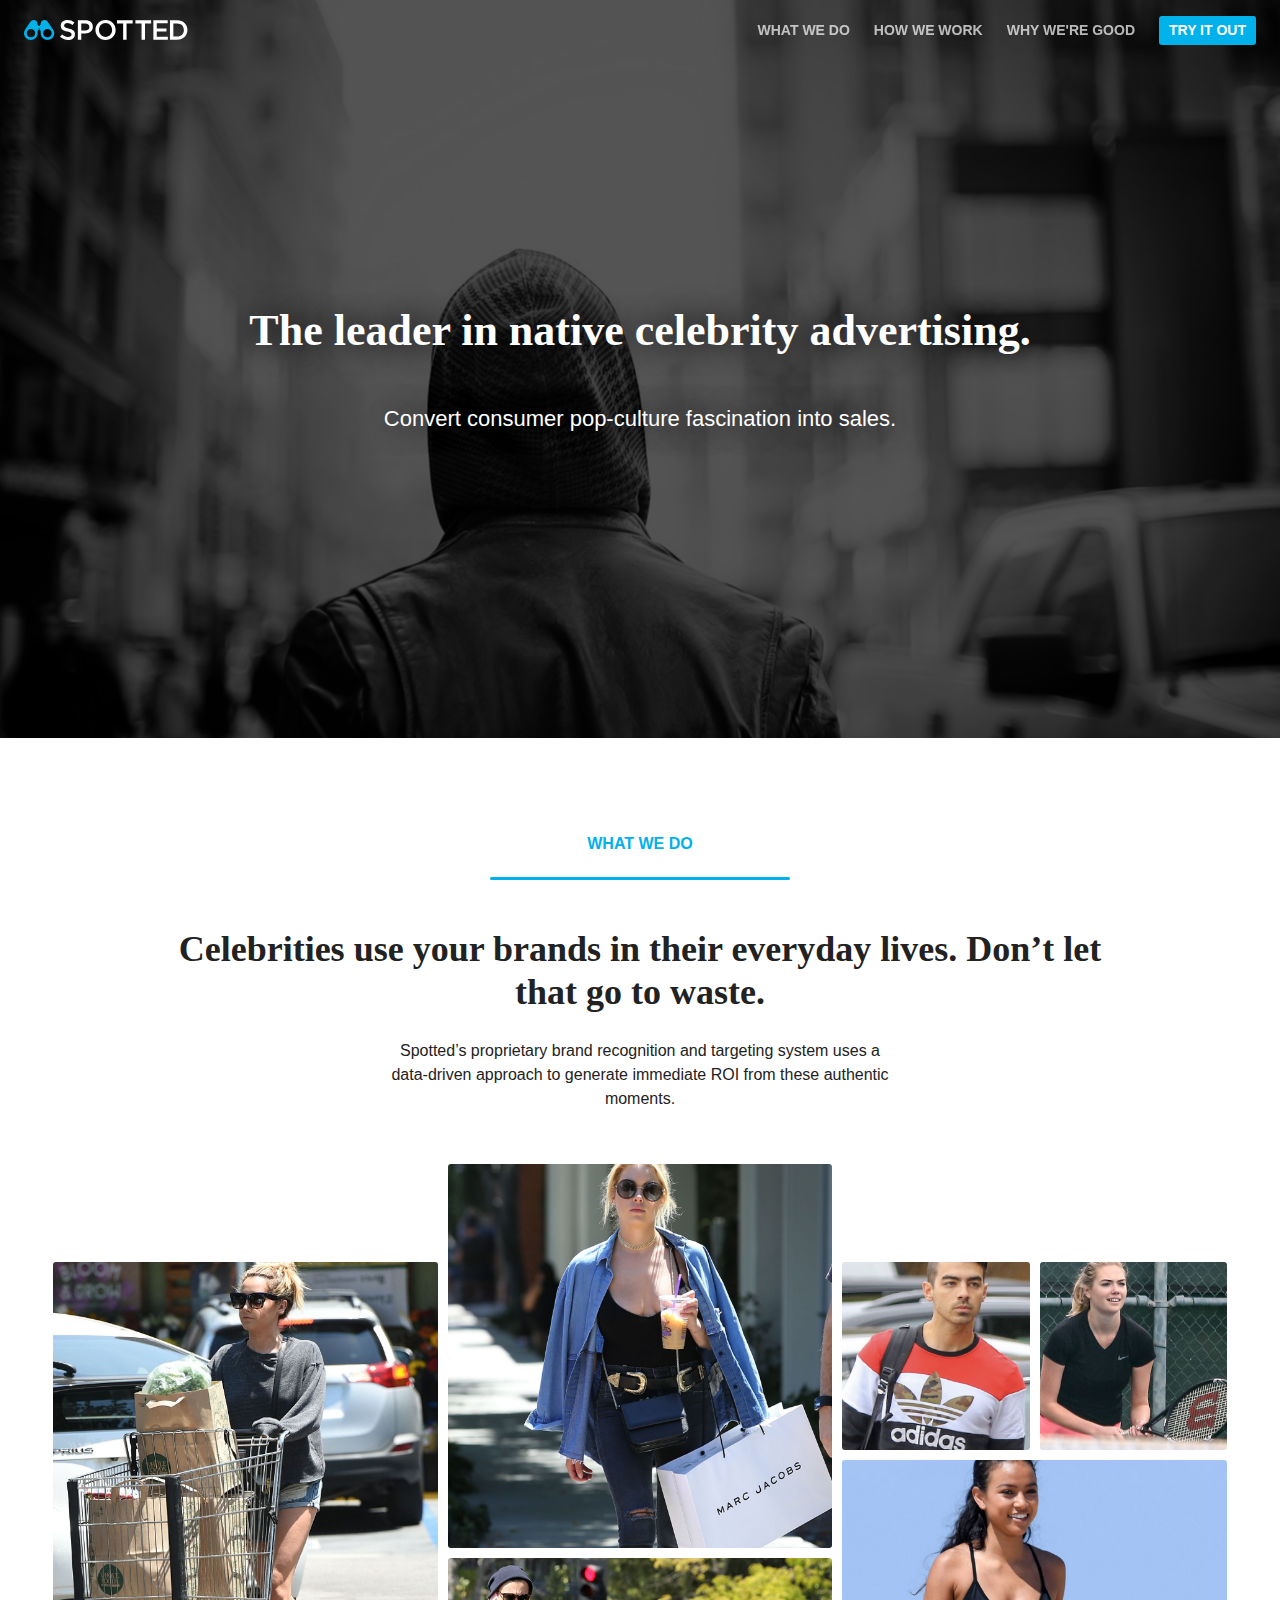
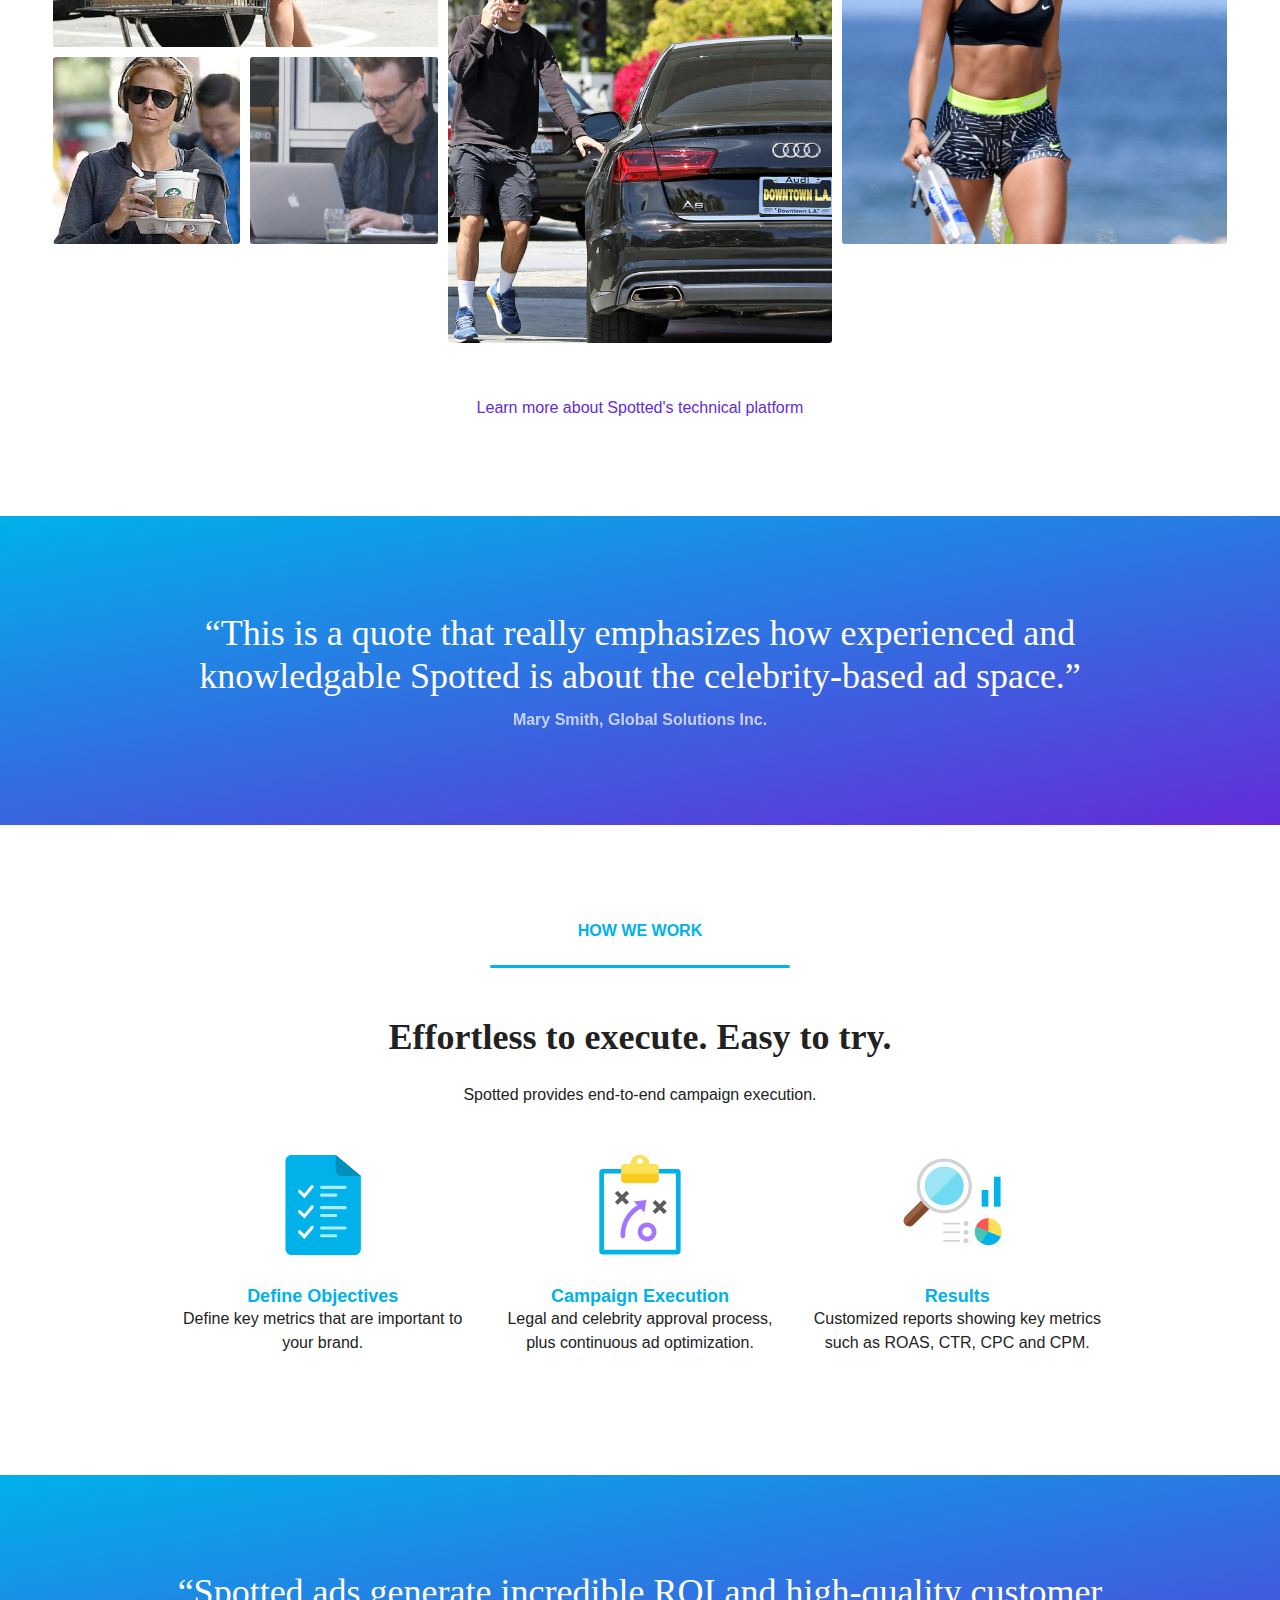
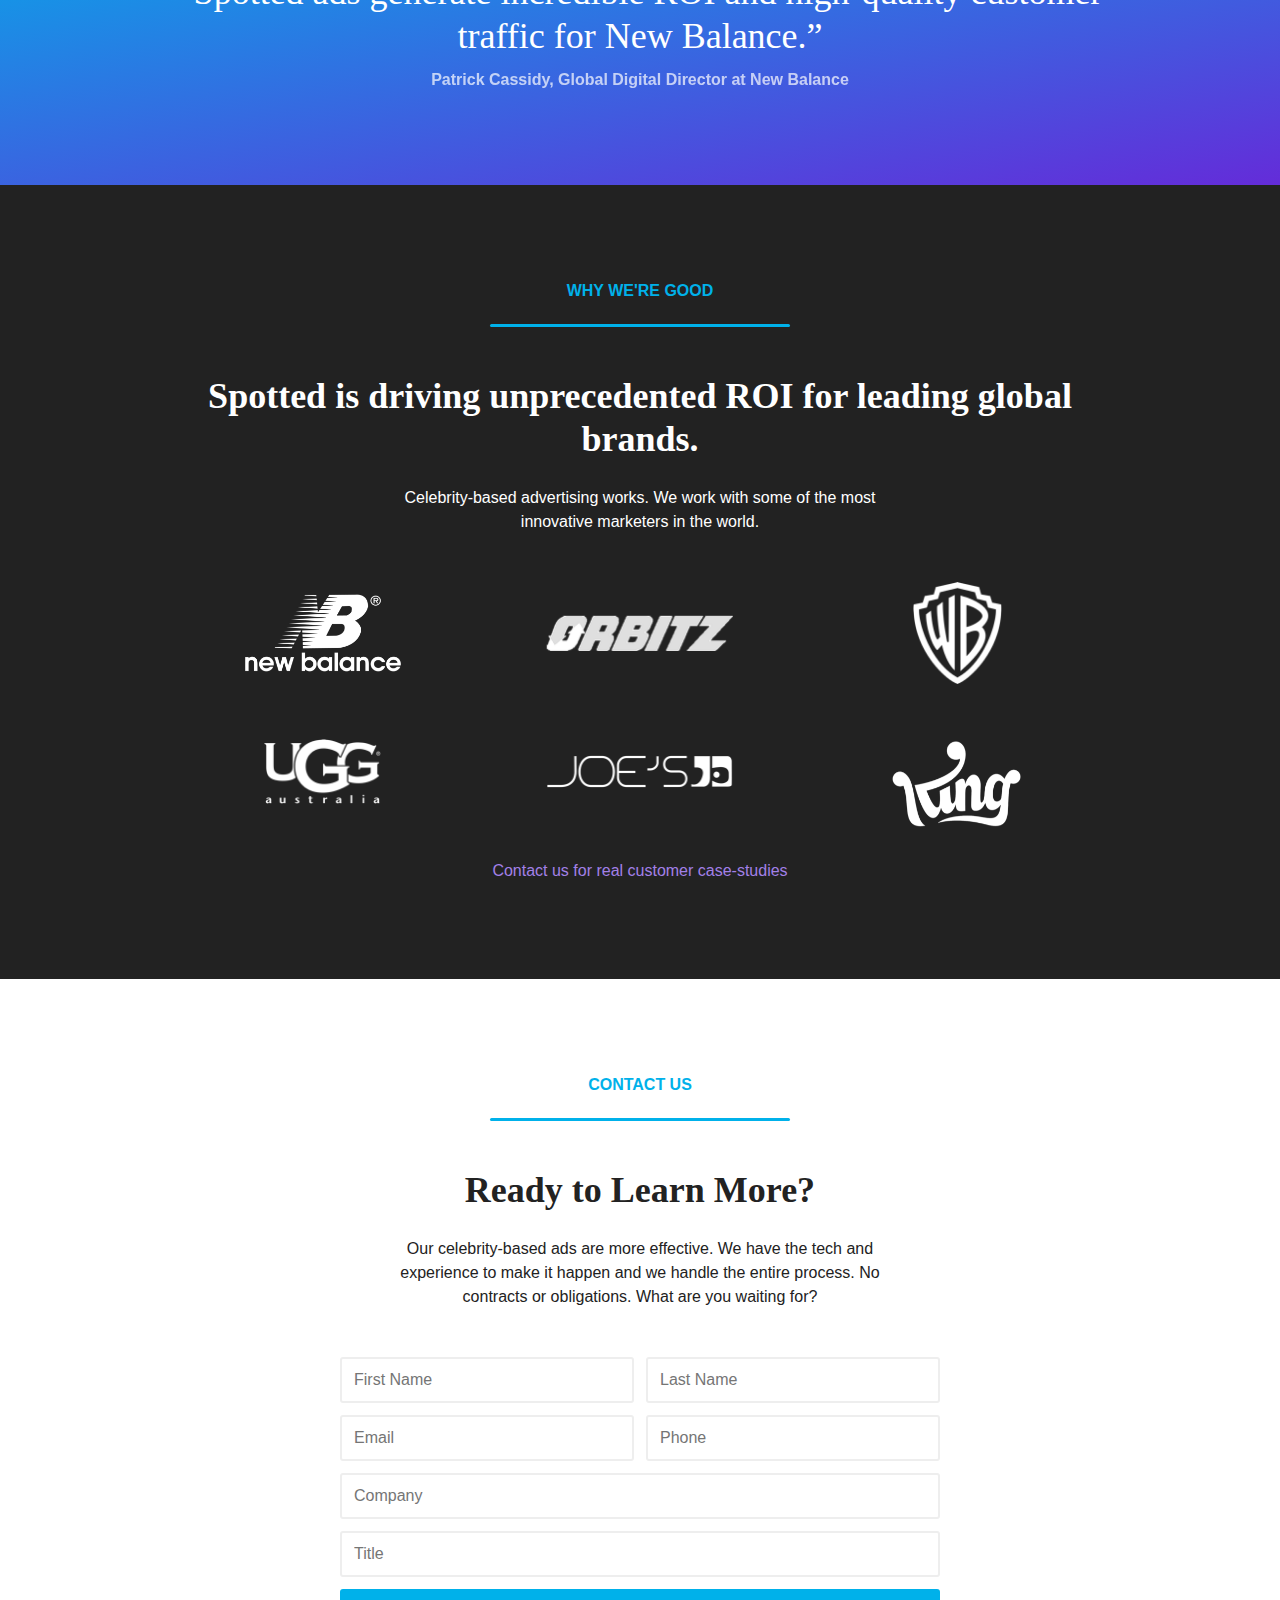
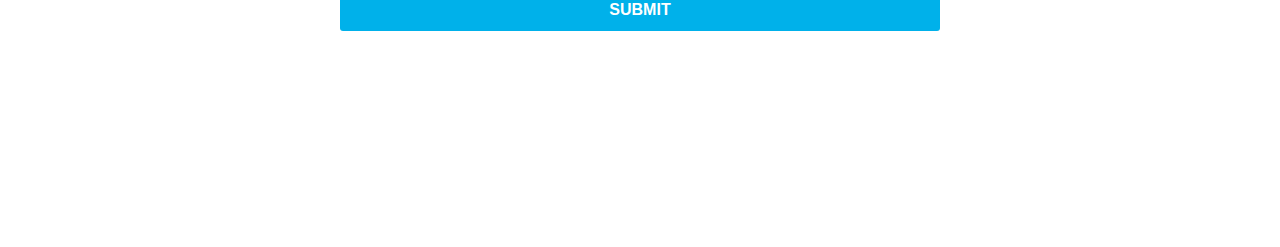
==== spotted/index.html @ 0dd086f4 "Add spotted" ====
<!DOCTYPE html>
<html>
  <head>
    <title>Spotted</title>
    <meta content="width=device-width, initial-scale=1.0, maximum-scale=1, user-scalable=0" name="viewport">
    <meta content="Spotted Media" name="description">
    <meta content="Spotted Media, Spotted, Celebrity Advertising" name="keywords">
    <meta content="Spotted Media" name="author">
    <meta content="Spotted" property="og:title">
    <meta content="website" property="og:type">
    <meta content="/favicon.png" property="og:image">
    <meta content="https://www.spotted.us" property="og:url">
    <meta content="Spotted" property="og:site_name">
    <meta content="Spotted Media" property="og:description">
    <meta content="qwiklabs_logo_900x887.png" property="og:logo" size="900x887">
    <link href="/favicon.ico" rel="shortcut icon">
    <link href="stylesheets/application.css" rel="stylesheet">
    <script src="javascripts/application.js"></script>
  </head>
  <body>
    <header>
      <img src="images/logo.svg">
      <nav class="header__nav">
        <a class="header__nav__link" href="#what-we-do">
          What We Do
        </a>
        <a class="header__nav__link" href="#how-we-work">
          How We Work
        </a>
        <a class="header__nav__link" href="#why-were-good">
          Why We're Good
        </a>
        <a class="header__nav__link header__nav__link--bold" href="#contact-us">
          Try It Out
        </a>
      </nav>
    </header>
    <section class="section--dark hero">
      <div class="hero__image"></div>
      <div class="hero__content">
        <h1 class="hero__heading">The leader in native celebrity advertising.</h1>
        <h2 class="hero__subheading">Convert consumer pop-culture fascination into sales.</h2>
      </div>
    </section>
    <section class="what-we-do" id="what-we-do">
      <div class="l-wrapper">
        <h4 class="section__heading">What We Do</h4>
        <h2>
          Celebrities use your brands in their everyday lives. Don’t let that go
          to waste.
        </h2>
        <p class="section__blurb">
          Spotted’s proprietary brand recognition and targeting system uses a
          data-driven approach to generate immediate ROI from these authentic
          moments.
        </p>
      </div>
      <div class="collage l-mbxl">
        <div class="collage__column">
          <div class="collage__image">
            <img src="images/ashley-tisdale.png">
          </div>
          <div class="collage__image collage__image--small">
            <img src="images/heidi-klum.png">
          </div>
          <div class="collage__image collage__image--small">
            <img src="images/tom-hiddleston.png">
          </div>
        </div>
        <div class="collage__column collage__column--optional">
          <div class="collage__image">
            <img src="images/ashley-benson.png">
          </div>
          <div class="collage__image">
            <img src="images/harry-styles.png">
          </div>
        </div>
        <div class="collage__column">
          <div class="collage__image collage__image--small">
            <img src="images/joe-jonas.png">
          </div>
          <div class="collage__image collage__image--small">
            <img src="images/kate-upton.png">
          </div>
          <div class="collage__image">
            <img src="images/karrueche-tran.png">
          </div>
        </div>
      </div>
      <p>
        <a href="#contact_us">
          Learn more about Spotted's technical platform
          <i class="fa fa-angle-right"></i>
        </a>
      </p>
    </section>
    <section class="section--quote">
      <div class="l-wrapper">
        <blockquote>
          “This is a quote that really emphasizes how experienced and
          knowledgable Spotted is about the celebrity-based ad space.”
          <cite>
            Mary Smith, Global Solutions Inc.
          </cite>
        </blockquote>
      </div>
    </section>
    <section class="how-we-work" id="how-we-work">
      <div class="l-wrapper">
        <h4 class="section__heading">How We Work</h4>
        <h2>
          Effortless to execute. Easy to try.
        </h2>
        <p class="section__blurb">
          Spotted provides end-to-end campaign execution.
        </p>
        <div class="pillar__container">
          <div class="pillar l-third">
            <img height="100" src="images/objectives.svg">
            <h3>Define Objectives</h3>
            <p>
              Define key metrics that are important to your brand.
            </p>
          </div>
          <div class="pillar l-third">
            <img height="100" src="images/execution.svg">
            <h3>Campaign Execution</h3>
            <p>
              Legal and celebrity approval process, plus continuous ad
              optimization.
            </p>
          </div>
          <div class="pillar l-third">
            <img height="100" src="images/results.svg">
            <h3>Results</h3>
            <p>
              Customized reports showing key metrics such as ROAS, CTR, CPC and
              CPM.
            </p>
          </div>
        </div>
      </div>
    </section>
    <section class="section--quote">
      <div class="l-wrapper">
        <blockquote>
          “Spotted ads generate incredible ROI and high-quality customer
          traffic for New Balance.”
          <cite>
            Patrick Cassidy, Global Digital Director at New Balance
          </cite>
        </blockquote>
      </div>
    </section>
    <section class="section--dark why-were-good" id="why-were-good">
      <div class="l-wrapper">
        <h4 class="section__heading">Why We're Good</h4>
        <h2>
          Spotted is driving unprecedented ROI for leading global brands.
        </h2>
        <p class="section__blurb">
          Celebrity-based advertising works. We work with some of the most
          innovative marketers in the world.
        </p>
        <div class="pillar__container pillar__container--center">
          <div class="pillar l-third">
            <img src="images/new-balance.png" width="156">
          </div>
          <div class="pillar l-third">
            <img src="images/orbitz.png" width="187">
          </div>
          <div class="pillar l-third">
            <img src="images/wb.png" width="89">
          </div>
          <div class="pillar l-third">
            <img src="images/ugg.png" width="117">
          </div>
          <div class="pillar l-third">
            <img src="images/joes.png" width="187">
          </div>
          <div class="pillar l-third">
            <img src="images/king.png" width="130">
          </div>
        </div>
        <p>
          <a href="#contact_us">
            Contact us for real customer case-studies
            <i class="fa fa-angle-right"></i>
          </a>
        </p>
      </div>
    </section>
    <section class="contact-us" id="contact-us">
      <div class="l-wrapper">
        <h4 class="section__heading">Contact Us</h4>
        <h2>
          Ready to Learn More?
        </h2>
        <p class="section__blurb">
          Our celebrity-based ads are more effective. We have the tech and
          experience to make it happen and we handle the entire process. No
          contracts or obligations. What are you waiting for?
        </p>
        <form>
          <div class="form__row">
            <div class="form__input">
              <input placeholder="First Name" type="text">
            </div>
            <div class="form__input">
              <input placeholder="Last Name" type="text">
            </div>
          </div>
          <div class="form__row">
            <div class="form__input">
              <input placeholder="Email" type="email">
            </div>
            <div class="form__input">
              <input placeholder="Phone" type="text">
            </div>
          </div>
          <div class="form__row">
            <div class="form__input">
              <input placeholder="Company" type="text">
            </div>
          </div>
          <div class="form__row">
            <div class="form__input">
              <input placeholder="Title" type="text">
            </div>
          </div>
          <div class="form__row">
            <div class="form__input">
              <input class="button button--large" type="submit" value="Submit">
            </div>
          </div>
        </form>
      </div>
    </section>
    <footer></footer>
  </body>
</html>
---- spotted/stylesheets/application.css ----
* {
  box-sizing: border-box;
  margin: 0;
  outline: none;
  padding: 0; }

body {
  background: white;
  color: #222222;
  font-family: "Open Sans", "Helvetica", "Arial", sans-serif;
  font-weight: 400;
  line-height: 1.5;
  min-height: 100vh;
  padding: 0px 0px 120px 0px;
  position: relative; }

html {
  font-size: 100%; }
  @media (max-width: 1100px) {
    html {
      font-size: 96%; } }
  @media (max-width: 900px) {
    html {
      font-size: 93%; } }
  @media (max-width: 450px) {
    html {
      font-size: 85%; } }

svg {
  display: block; }

.button {
  -webkit-transition: all 0.1s ease-in;
  -moz-transition: all 0.1s ease-in;
  transition: all 0.1s ease-in;
  border: none;
  border-radius: 3px;
  background: #00b1ea;
  color: white;
  cursor: pointer;
  font-family: "Open Sans", "Helvetica", "Arial", sans-serif;
  font-size: 0.625rem;
  font-weight: 700;
  padding: 0.375rem;
  text-transform: uppercase;
  width: 100%; }
  .button:hover {
    background: #009fd2; }
  .button:active {
    background: #008dbb; }

.button--large {
  font-size: 1rem;
  padding: 0.75rem; }

form {
  margin: 0 auto;
  max-width: 37.5rem; }

.form__row {
  display: -webkit-box;
  display: -moz-box;
  display: box;
  display: -webkit-flex;
  display: -moz-flex;
  display: -ms-flexbox;
  display: flex; }
  .form__row:not(:last-child) {
    margin-bottom: 0.75rem; }

.form__input {
  -webkit-box-flex: 1;
  -moz-box-flex: 1;
  box-flex: 1;
  -webkit-flex: 1 0 auto;
  -moz-flex: 1 0 auto;
  -ms-flex: 1 0 auto;
  flex: 1 0 auto; }
  .form__input:not(:last-child) {
    margin-right: 0.75rem; }

input[type='text'],
input[type='email'] {
  -webkit-transition: all 0.1s ease-in;
  -moz-transition: all 0.1s ease-in;
  transition: all 0.1s ease-in;
  border: 2px solid #eeeeee;
  border-radius: 3px;
  font-family: "Open Sans", "Helvetica", "Arial", sans-serif;
  font-size: 1rem;
  padding: 0.75rem;
  width: 100%; }
  input[type='text']:focus,
  input[type='email']:focus {
    border-color: #d6d6d6; }

h1,
h2,
h3,
h4,
h5,
h6 {
  font-family: "Droid Serif", serif;
  font-weight: 700;
  line-height: 1.2;
  margin: 0px; }

h1 {
  font-size: 2.75rem; }

h2 {
  font-size: 2.25rem; }

h3 {
  color: #00b1ea;
  font-family: "Open Sans", "Helvetica", "Arial", sans-serif;
  font-size: 1.125rem; }

h4 {
  font-family: "Open Sans", "Helvetica", "Arial", sans-serif;
  font-size: 1rem;
  text-transform: uppercase; }

a {
  -webkit-transition: all 0.1s ease-in-out;
  -moz-transition: all 0.1s ease-in-out;
  transition: all 0.1s ease-in-out;
  color: #642cd9;
  cursor: pointer;
  text-decoration: none; }
  a:hover {
    color: #5525b8;
    text-decoration: underline; }

.section--dark a {
  -webkit-transition: all 0.1s ease-in-out;
  -moz-transition: all 0.1s ease-in-out;
  transition: all 0.1s ease-in-out;
  color: #a280e8;
  cursor: pointer;
  text-decoration: none; }
  .section--dark a:hover {
    color: #896cc5;
    text-decoration: underline; }

section {
  padding-bottom: 6rem;
  padding-top: 6rem;
  text-align: center; }

.section--dark {
  background: #222222;
  color: white; }

.section--quote {
  background-color: #00b1ea;
  background-image: -webkit-linear-gradient(-440deg, #00b1ea, #642cd9);
  background-image: linear-gradient(170deg,#00b1ea, #642cd9);
  color: white; }

.section__heading {
  color: #00b1ea; }
  .section__heading:after {
    height: 3px;
    width: 18.75rem;
    background: #00b1ea;
    border-radius: 10px;
    content: '';
    display: block;
    margin: 1.5rem auto 3rem auto; }

.section__blurb {
  max-width: 31.25rem;
  margin: 1.5rem auto 3rem auto; }

blockquote {
  font-family: "Droid Serif", serif;
  font-size: 2.25rem;
  font-weight: 400;
  display: block;
  line-height: 1.2; }

cite {
  display: block;
  font-family: "Open Sans", "Helvetica", "Arial", sans-serif;
  font-size: 1rem;
  font-style: normal;
  font-weight: 700;
  margin-top: 0.75rem;
  opacity: .7; }

.collage {
  display: -webkit-box;
  display: -moz-box;
  display: box;
  display: -webkit-flex;
  display: -moz-flex;
  display: -ms-flexbox;
  display: flex;
  -webkit-box-lines: multiple;
  -moz-box-lines: multiple;
  box-lines: multiple;
  -webkit-flex-wrap: wrap;
  -moz-flex-wrap: wrap;
  -ms-flex-wrap: wrap;
  flex-wrap: wrap;
  -webkit-box-pack: center;
  -moz-box-pack: center;
  box-pack: center;
  -webkit-justify-content: center;
  -moz-justify-content: center;
  -ms-justify-content: center;
  -o-justify-content: center;
  justify-content: center;
  -ms-flex-pack: center;
  padding: 0 3rem; }

.collage__column {
  -webkit-align-content: center;
  -moz-align-content: center;
  align-content: center;
  -ms-flex-line-pack: center;
  display: -webkit-box;
  display: -moz-box;
  display: box;
  display: -webkit-flex;
  display: -moz-flex;
  display: -ms-flexbox;
  display: flex;
  -webkit-box-flex: 1;
  -moz-box-flex: 1;
  box-flex: 1;
  -webkit-flex: 1 1 auto;
  -moz-flex: 1 1 auto;
  -ms-flex: 1 1 auto;
  flex: 1 1 auto;
  -webkit-box-lines: multiple;
  -moz-box-lines: multiple;
  box-lines: multiple;
  -webkit-flex-wrap: wrap;
  -moz-flex-wrap: wrap;
  -ms-flex-wrap: wrap;
  flex-wrap: wrap;
  min-width: 18.125rem;
  max-width: 26.25rem;
  width: 33%; }

@media (max-width: 1100px) {
  .collage__column--optional {
    display: none; } }
@media (max-width: 900px) {
  .collage__column--optional {
    display: none; } }
@media (max-width: 450px) {
  .collage__column--optional {
    display: none; } }

.collage__image {
  padding: 0.3125rem;
  width: 100%; }
  .collage__image img {
    border-radius: 3px;
    display: block;
    width: 100%; }

.collage__image--small {
  width: 50%; }

header {
  -webkit-box-align: center;
  -moz-box-align: center;
  box-align: center;
  -webkit-align-items: center;
  -moz-align-items: center;
  -ms-align-items: center;
  -o-align-items: center;
  align-items: center;
  -ms-flex-align: center;
  display: -webkit-box;
  display: -moz-box;
  display: box;
  display: -webkit-flex;
  display: -moz-flex;
  display: -ms-flexbox;
  display: flex;
  position: fixed;
  top: 0;
  right: 0;
  left: 0;
  height: 3.75rem;
  padding-left: 1.5rem;
  padding-right: 1.5rem;
  z-index: 10; }

.header__nav {
  -webkit-box-align: center;
  -moz-box-align: center;
  box-align: center;
  -webkit-align-items: center;
  -moz-align-items: center;
  -ms-align-items: center;
  -o-align-items: center;
  align-items: center;
  -ms-flex-align: center;
  display: -webkit-box;
  display: -moz-box;
  display: box;
  display: -webkit-flex;
  display: -moz-flex;
  display: -ms-flexbox;
  display: flex;
  margin-left: auto; }

.header__nav__link {
  color: white;
  display: block;
  font-size: 0.875rem;
  font-weight: bold;
  opacity: .7;
  text-decoration: none;
  text-transform: uppercase; }
  .header__nav__link:hover {
    color: white;
    opacity: 1;
    text-decoration: none; }
  .header__nav__link:not(:last-child) {
    margin-right: 1.5rem; }

.header__nav__link--bold {
  background: #00b1ea;
  border-radius: 3px;
  opacity: 1;
  padding: 0.25rem 0.625rem; }
  .header__nav__link--bold:hover {
    background: #0096c6; }

.hero {
  height: calc(100vh * .82);
  position: relative; }

.hero__image {
  -webkit-filter: grayscale(1) brightness(0.33);
  filter: grayscale(1) brightness(0.33);
  position: absolute;
  top: 0;
  right: 0;
  bottom: 0;
  left: 0;
  background: url("../images/hero-bg.jpg") center center;
  background-size: cover;
  z-index: 1; }

.hero__content {
  -webkit-box-align: center;
  -moz-box-align: center;
  box-align: center;
  -webkit-align-items: center;
  -moz-align-items: center;
  -ms-align-items: center;
  -o-align-items: center;
  align-items: center;
  -ms-flex-align: center;
  -webkit-box-orient: vertical;
  -moz-box-orient: vertical;
  box-orient: vertical;
  -webkit-box-direction: normal;
  -moz-box-direction: normal;
  box-direction: normal;
  -webkit-flex-direction: column;
  -moz-flex-direction: column;
  flex-direction: column;
  -ms-flex-direction: column;
  -webkit-box-pack: center;
  -moz-box-pack: center;
  box-pack: center;
  -webkit-justify-content: center;
  -moz-justify-content: center;
  -ms-justify-content: center;
  -o-justify-content: center;
  justify-content: center;
  -ms-flex-pack: center;
  display: -webkit-box;
  display: -moz-box;
  display: box;
  display: -webkit-flex;
  display: -moz-flex;
  display: -ms-flexbox;
  display: flex;
  position: absolute;
  top: 0;
  right: 0;
  bottom: 0;
  left: 0;
  padding: 0 1.5rem;
  z-index: 2; }
  .hero__content h1, .hero__content h2 {
    text-shadow: 0 0 30px black; }
  .hero__content h2 {
    font-family: "Open Sans", "Helvetica", "Arial", sans-serif;
    font-size: 1.375rem;
    font-weight: 400;
    margin-top: 3rem; }

.pillar__container {
  display: -webkit-box;
  display: -moz-box;
  display: box;
  display: -webkit-flex;
  display: -moz-flex;
  display: -ms-flexbox;
  display: flex;
  -webkit-box-lines: multiple;
  -moz-box-lines: multiple;
  box-lines: multiple;
  -webkit-flex-wrap: wrap;
  -moz-flex-wrap: wrap;
  -ms-flex-wrap: wrap;
  flex-wrap: wrap;
  -webkit-box-pack: center;
  -moz-box-pack: center;
  box-pack: center;
  -webkit-justify-content: center;
  -moz-justify-content: center;
  -ms-justify-content: center;
  -o-justify-content: center;
  justify-content: center;
  -ms-flex-pack: center; }

.pillar__container--center {
  -webkit-box-align: center;
  -moz-box-align: center;
  box-align: center;
  -webkit-align-items: center;
  -moz-align-items: center;
  -ms-align-items: center;
  -o-align-items: center;
  align-items: center;
  -ms-flex-align: center; }

.pillar {
  -webkit-box-flex: 1;
  -moz-box-flex: 1;
  box-flex: 1;
  -webkit-flex: 1 0 auto;
  -moz-flex: 1 0 auto;
  -ms-flex: 1 0 auto;
  flex: 1 0 auto;
  max-width: 21.875rem;
  min-width: 15.625rem;
  padding: 0 0.75rem; }
  .pillar img {
    margin-bottom: 1.5rem; }
  .pillar:not(:last-child) {
    margin-bottom: 1.5rem; }
    @media (max-width: 450px) {
      .pillar:not(:last-child) {
        margin-bottom: 3rem; } }

.l-third {
  width: 33%; }

.l-wrapper {
  margin-left: auto;
  margin-right: auto;
  max-width: 62.5rem;
  padding-left: 1.5rem;
  padding-right: 1.5rem; }

.l-mbs {
  margin-bottom: 0.375rem; }

.l-mbm {
  margin-bottom: 0.75rem; }

.l-mbl {
  margin-bottom: 1.5rem; }

.l-mbxl {
  margin-bottom: 3rem; }

.l-mbxxl {
  margin-bottom: 6rem; }

.l-mls {
  margin-left: 0.375rem; }

.l-mlm {
  margin-left: 0.75rem; }

.l-mll {
  margin-left: 1.5rem; }

.l-mlxl {
  margin-left: 3rem; }

.l-mlxxl {
  margin-left: 6rem; }

.l-mrs {
  margin-right: 0.375rem; }

.l-mrm {
  margin-right: 0.75rem; }

.l-mrl {
  margin-right: 1.5rem; }

.l-mrxl {
  margin-right: 3rem; }

.l-mrxxl {
  margin-right: 6rem; }

.l-mts {
  margin-top: 0.375rem; }

.l-mtm {
  margin-top: 0.75rem; }

.l-mtl {
  margin-top: 1.5rem; }

.l-mtxl {
  margin-top: 3rem; }

.l-mtxxl {
  margin-top: 6rem; }
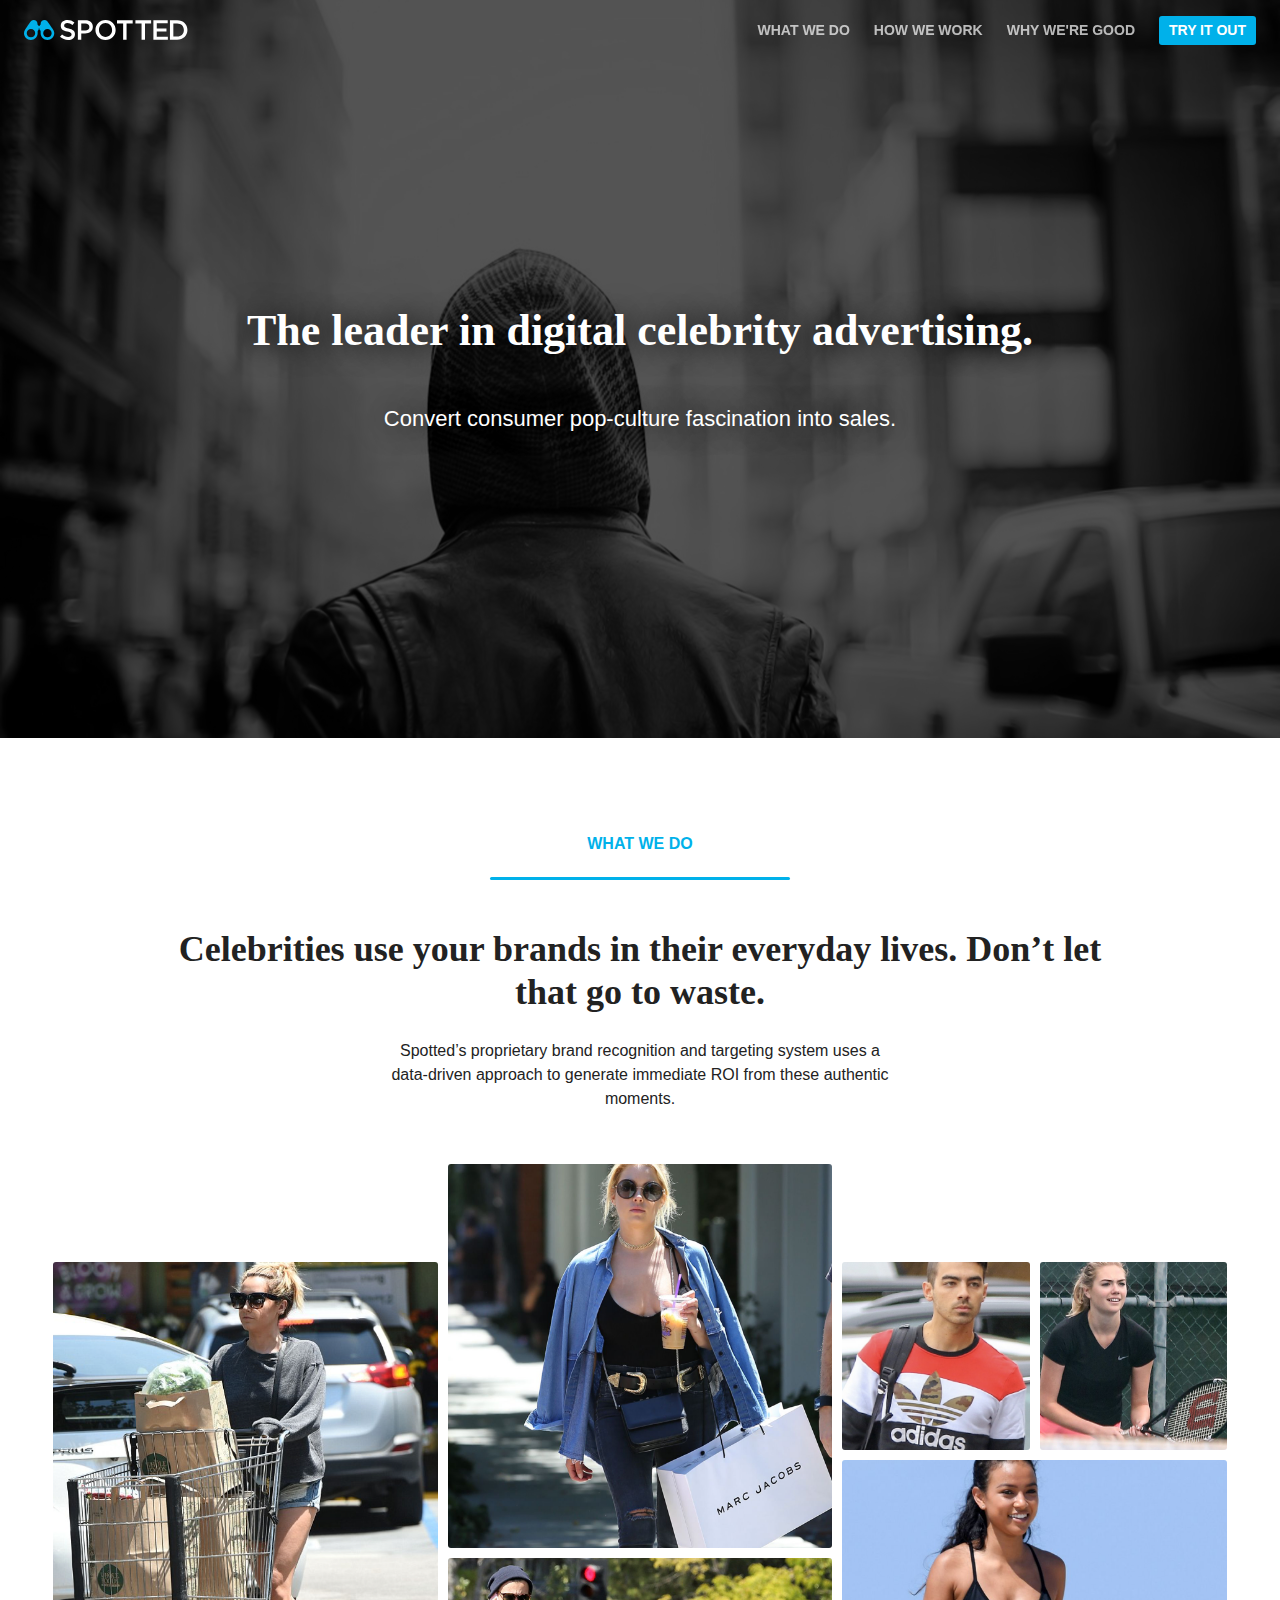
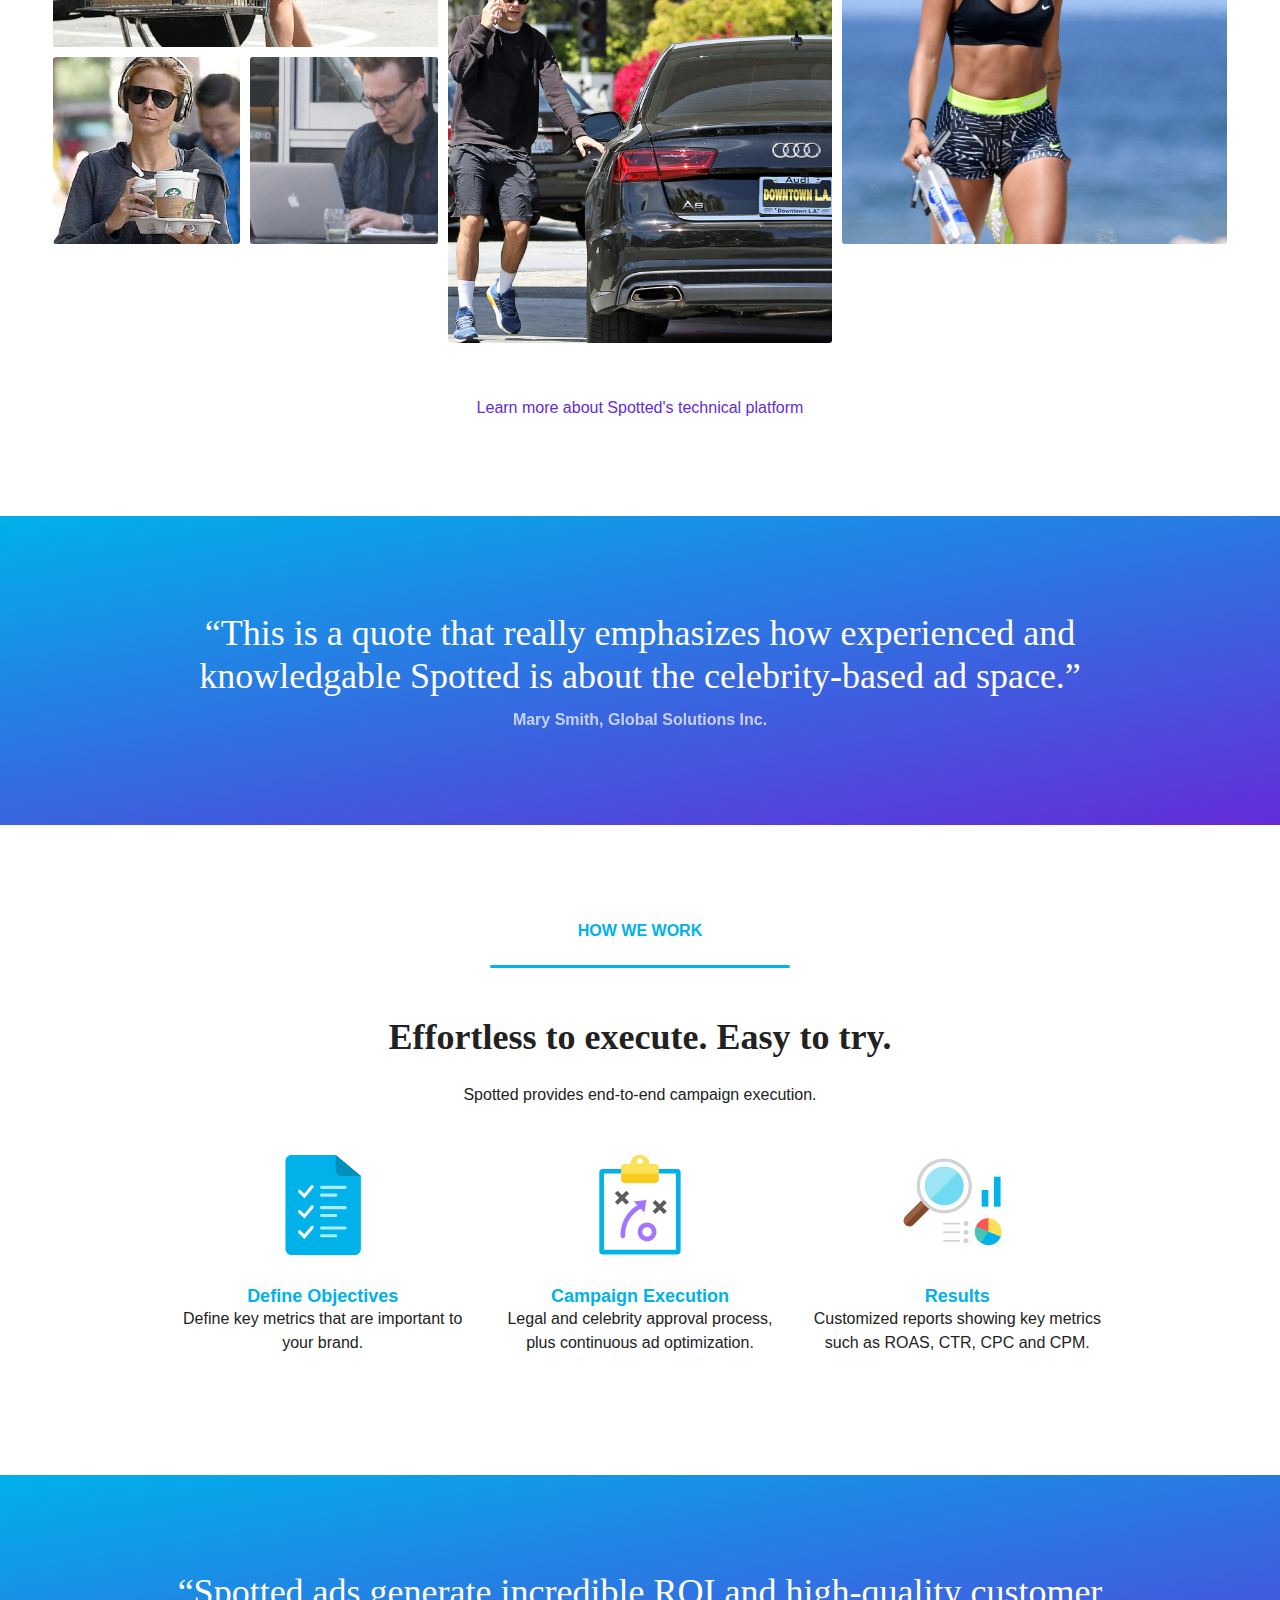
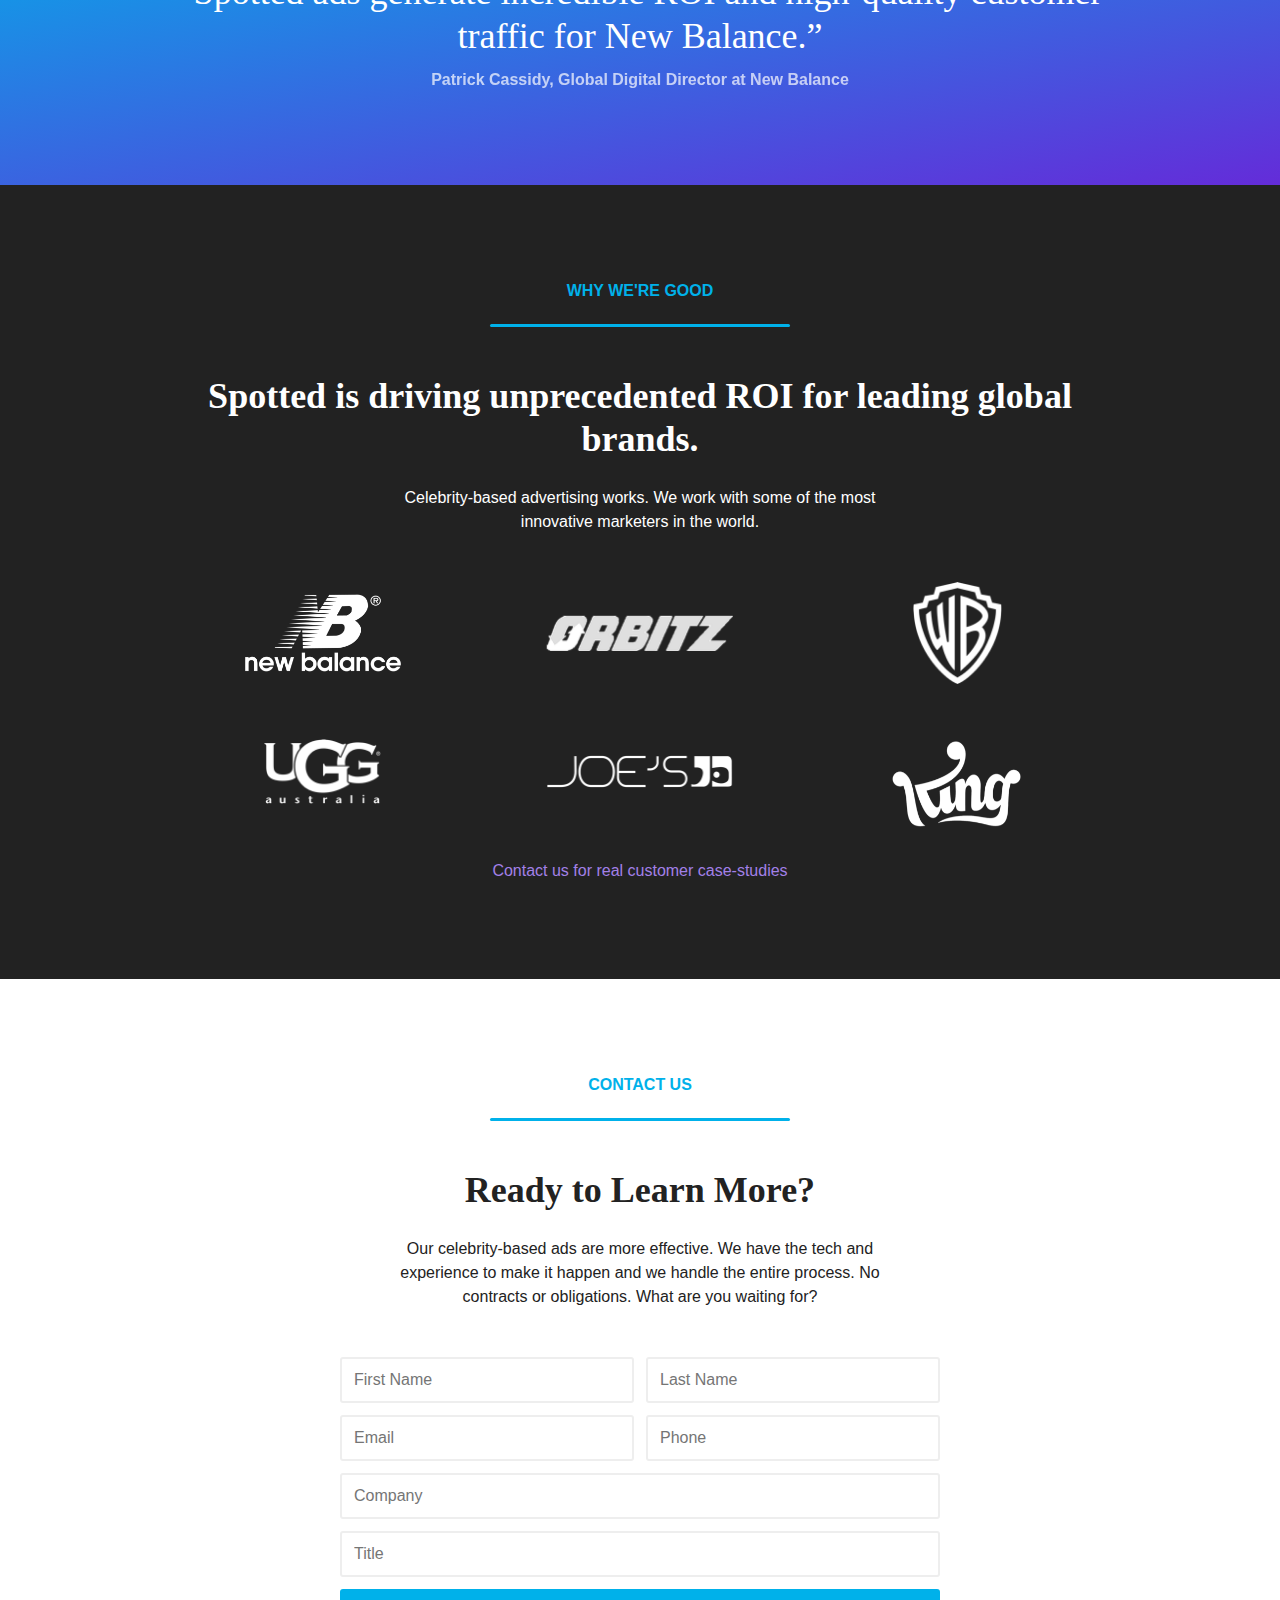
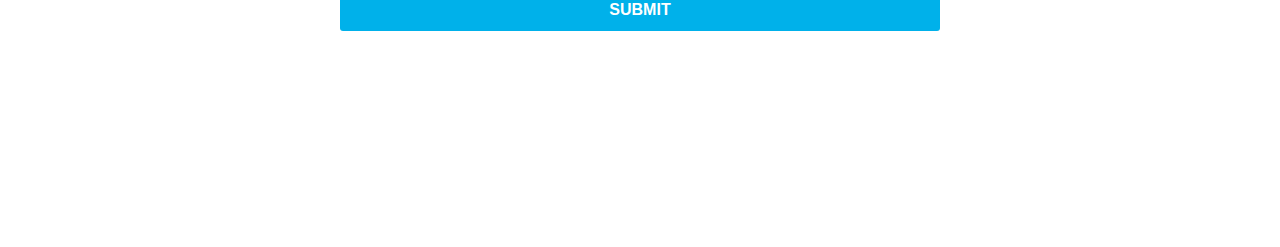
==== commit 8341ff99: "Change headline text" ====
--- a/spotted/index.html
+++ b/spotted/index.html
@@ -38,7 +38,7 @@
     <section class="section--dark hero">
       <div class="hero__image"></div>
       <div class="hero__content">
-        <h1 class="hero__heading">The leader in native celebrity advertising.</h1>
+        <h1 class="hero__heading">The leader in digital celebrity advertising.</h1>
         <h2 class="hero__subheading">Convert consumer pop-culture fascination into sales.</h2>
       </div>
     </section>
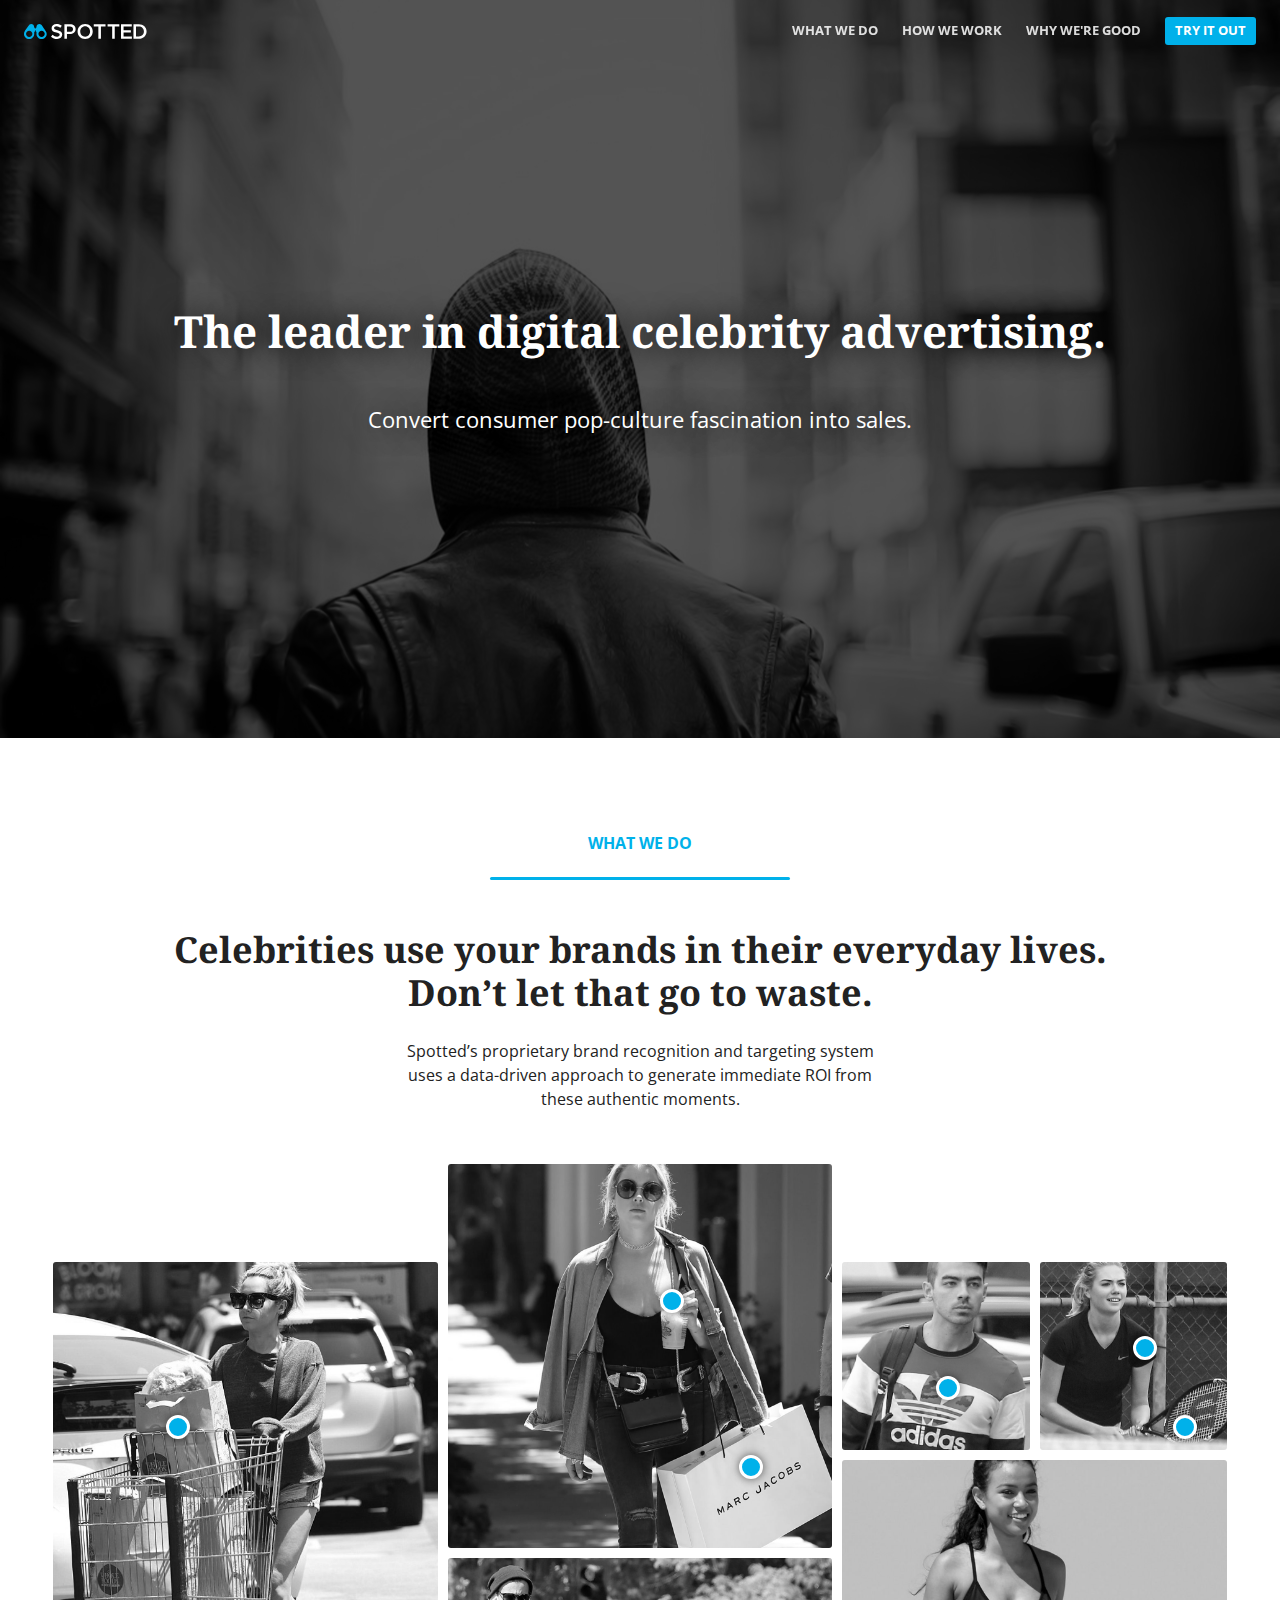
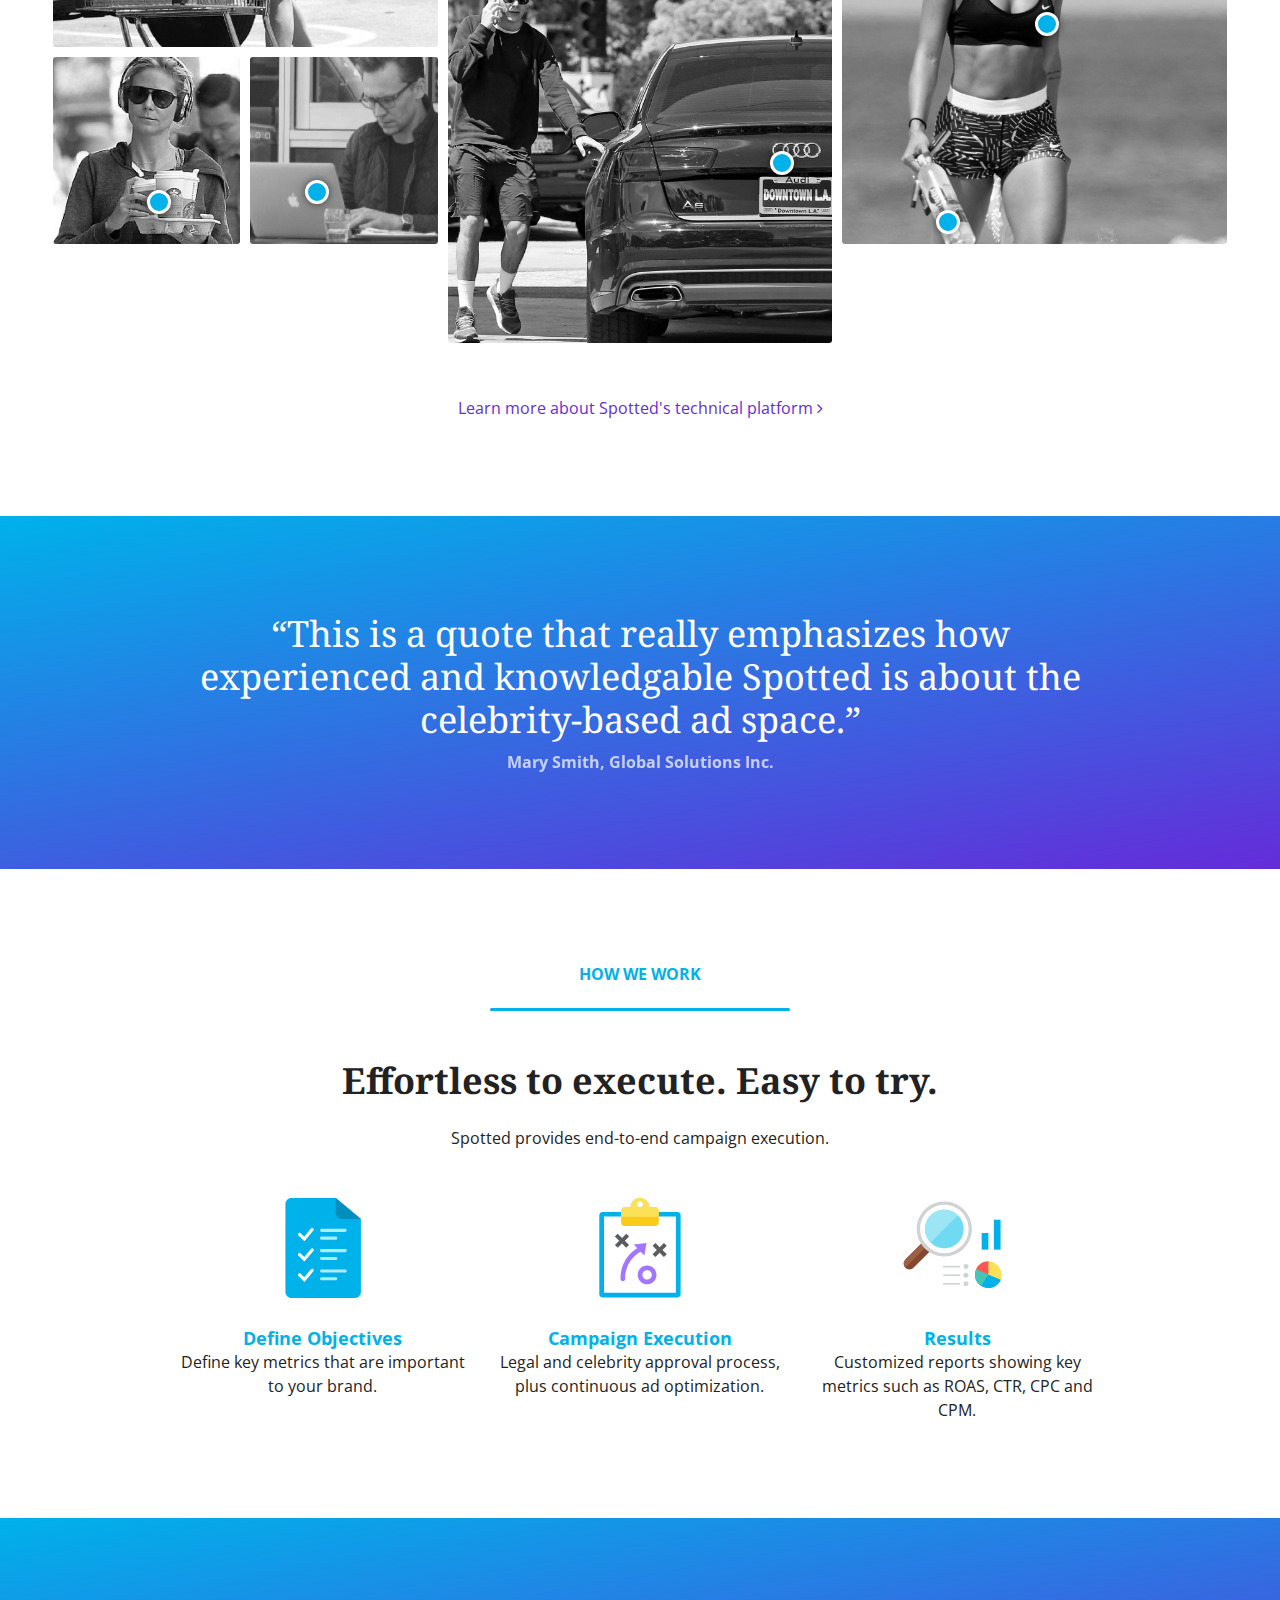
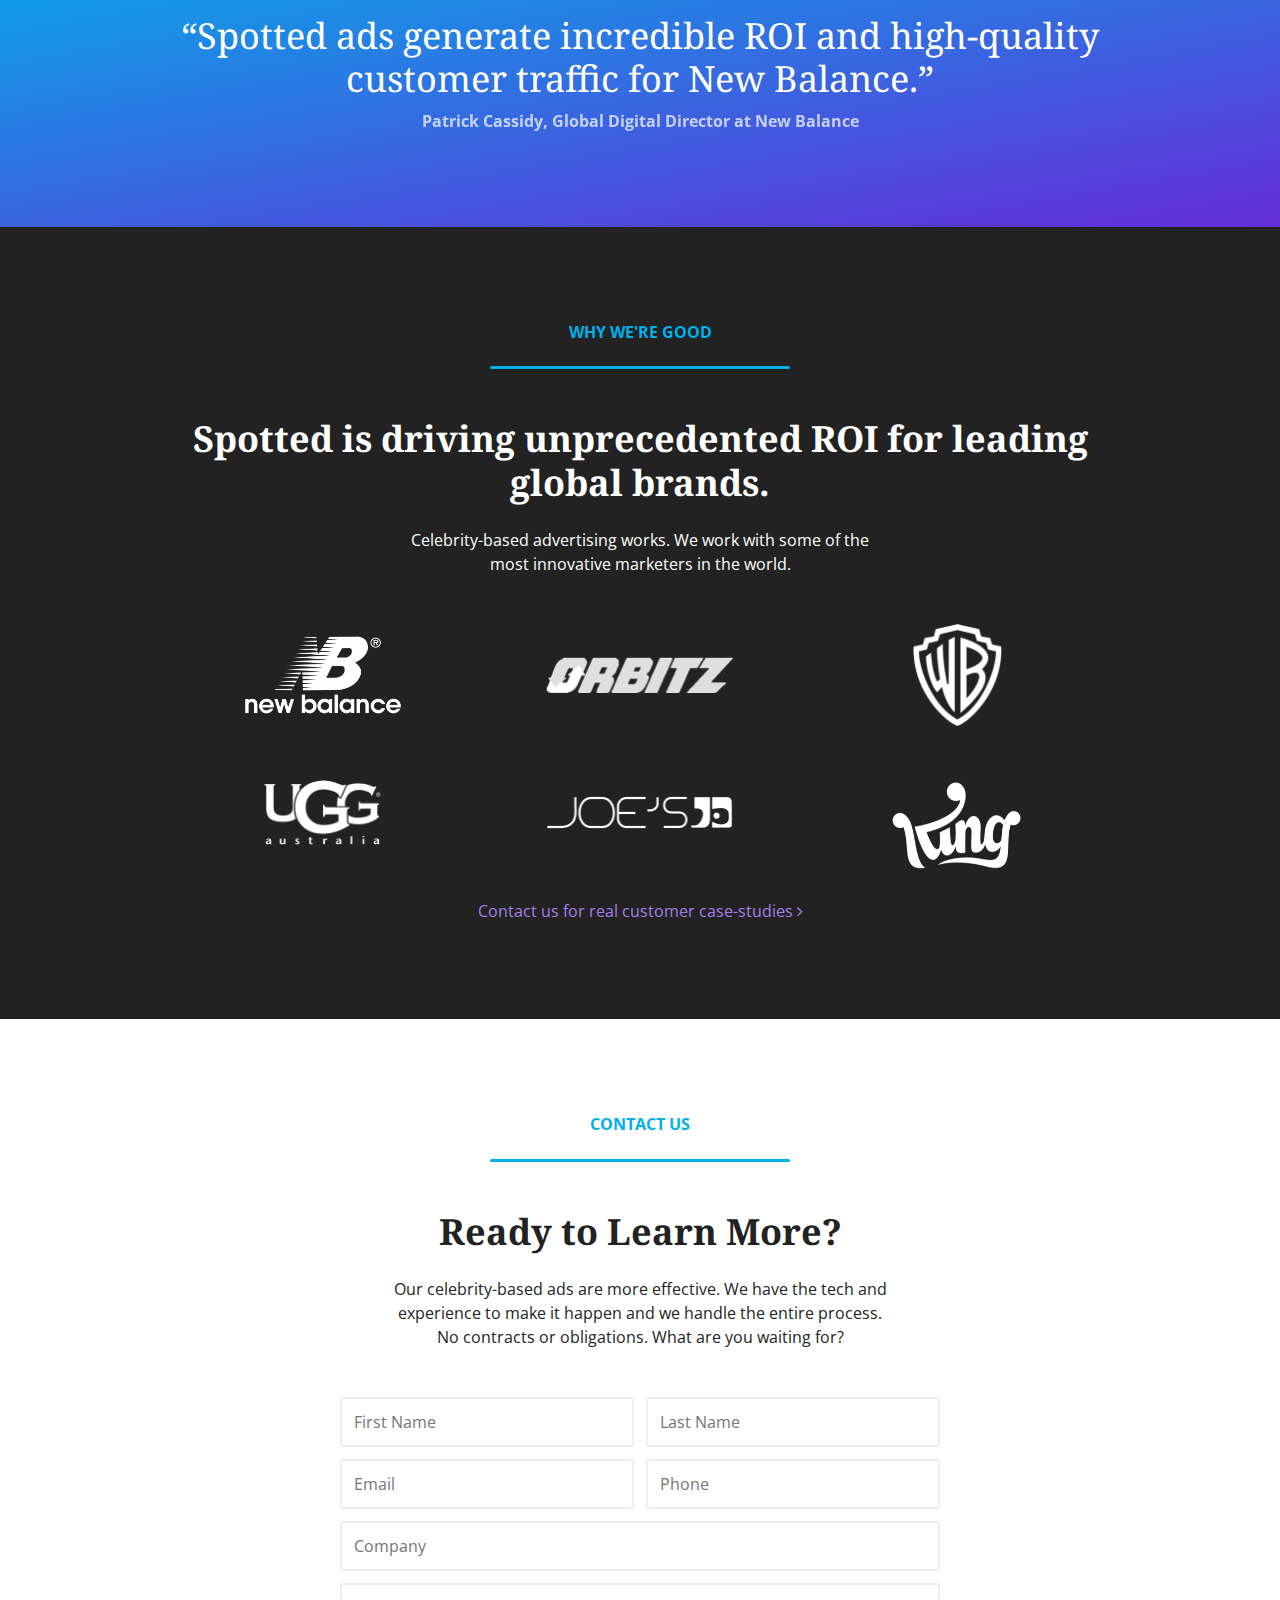
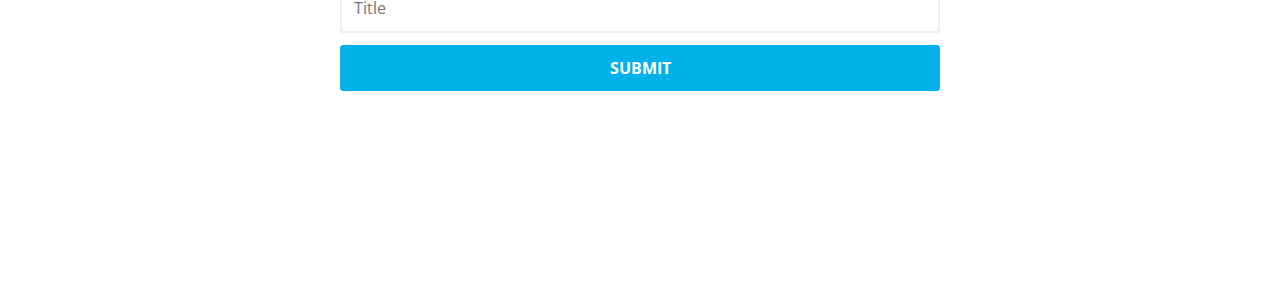
==== commit fead8d45: "More dev" ====
--- a/spotted/index.html
+++ b/spotted/index.html
@@ -14,12 +14,16 @@
     <meta content="Spotted Media" property="og:description">
     <meta content="qwiklabs_logo_900x887.png" property="og:logo" size="900x887">
     <link href="/favicon.ico" rel="shortcut icon">
+    <link href="https://fonts.googleapis.com/css?family=Droid+Serif:400,700|Open+Sans:400,700" rel="stylesheet">
+    <link href="stylesheets/font-awesome/font-awesome.css" rel="stylesheet">
     <link href="stylesheets/application.css" rel="stylesheet">
+    <script src="https://ajax.googleapis.com/ajax/libs/jquery/3.1.1/jquery.min.js"></script>
+    <script src="javascripts/jquery.waypoints.min.js"></script>
     <script src="javascripts/application.js"></script>
   </head>
   <body>
-    <header>
-      <img src="images/logo.svg">
+    <header class="js-header">
+      <img height="15" src="images/logo.svg">
       <nav class="header__nav">
         <a class="header__nav__link" href="#what-we-do">
           What We Do
@@ -40,9 +44,10 @@
       <div class="hero__content">
         <h1 class="hero__heading">The leader in digital celebrity advertising.</h1>
         <h2 class="hero__subheading">Convert consumer pop-culture fascination into sales.</h2>
-      </div>
-    </section>
-    <section class="what-we-do" id="what-we-do">
+        <div class="js-header-waypoint"></div>
+      </div>
+    </section>
+    <section class="what-we-do js-collage-waypoint" id="what-we-do">
       <div class="l-wrapper">
         <h4 class="section__heading">What We Do</h4>
         <h2>
@@ -55,35 +60,46 @@
           moments.
         </p>
       </div>
-      <div class="collage l-mbxl">
+      <div class="collage l-mbxl js-collage">
         <div class="collage__column">
           <div class="collage__image">
             <img src="images/ashley-tisdale.png">
+            <div class="collage__marker" rel="Ashley Tisdale shops at Whole Foods" style="top: 40%; left: 30%;"></div>
           </div>
           <div class="collage__image collage__image--small">
             <img src="images/heidi-klum.png">
+            <div class="collage__marker" rel="Heidi Klum grabs Starbucks" style="top: 70%; left: 50%;"></div>
           </div>
           <div class="collage__image collage__image--small">
             <img src="images/tom-hiddleston.png">
+            <div class="collage__marker" rel="Tom Hiddleston works on his Apple MacBook Pro" style="top: 65%; left: 30%;"></div>
           </div>
         </div>
         <div class="collage__column collage__column--optional">
           <div class="collage__image">
             <img src="images/ashley-benson.png">
+            <div class="collage__marker" rel="Ashley Benson drinks Coffee Bean" style="top: 33%; left: 55%;"></div>
+            <div class="collage__marker" rel="Ashley Benson shops at Mark Jacobs" style="top: 75%; left: 75%;"></div>
           </div>
           <div class="collage__image">
             <img src="images/harry-styles.png">
+            <div class="collage__marker" rel="Harry Styles jumps into his Audi" style="top: 50%; left: 83%;"></div>
           </div>
         </div>
         <div class="collage__column">
           <div class="collage__image collage__image--small">
             <img src="images/joe-jonas.png">
+            <div class="collage__marker" rel="Joe Jonas sporting Adidas" style="top: 60%; left: 50%;"></div>
           </div>
           <div class="collage__image collage__image--small">
             <img src="images/kate-upton.png">
+            <div class="collage__marker" rel="Kate Upton working out in Nike" style="top: 40%; left: 50%;"></div>
+            <div class="collage__marker" rel="kate Upton practicing her swing with Wilson" style="top: 80%; left: 70%;"></div>
           </div>
           <div class="collage__image">
             <img src="images/karrueche-tran.png">
+            <div class="collage__marker" rel="Karrueche Tran works out in Nike" style="top: 40%; left: 50%;"></div>
+            <div class="collage__marker" rel="Karrueche Tran quenches her thirst with Smart Water" style="top: 90%; left: 25%;"></div>
           </div>
         </div>
       </div>
--- a/spotted/stylesheets/application.css
+++ b/spotted/stylesheets/application.css
@@ -214,6 +214,9 @@
   justify-content: center;
   -ms-flex-pack: center;
   padding: 0 3rem; }
+  .collage.is-active .collage__image img {
+    -webkit-filter: grayscale(0);
+    filter: grayscale(0); }
 
 .collage__column {
   -webkit-align-content: center;
@@ -257,14 +260,140 @@
 
 .collage__image {
   padding: 0.3125rem;
+  position: relative;
   width: 100%; }
   .collage__image img {
+    -webkit-filter: grayscale(1);
+    filter: grayscale(1);
+    -webkit-transition: all 2s ease-in-out;
+    -moz-transition: all 2s ease-in-out;
+    transition: all 2s ease-in-out;
     border-radius: 3px;
     display: block;
     width: 100%; }
 
 .collage__image--small {
   width: 50%; }
+
+@-webkit-keyframes hang {
+  0% {
+    -webkit-transform: translateY(0); }
+
+  50% {
+    -webkit-transform: translateY(-4px); }
+
+  100% {
+    -webkit-transform: translateY(0); } }
+@-moz-keyframes hang {
+  0% {
+    -moz-transform: translateY(0); }
+
+  50% {
+    -moz-transform: translateY(-4px); }
+
+  100% {
+    -moz-transform: translateY(0); } }
+@keyframes hang {
+  0% {
+    -webkit-transform: translateY(0);
+    -moz-transform: translateY(0);
+    -ms-transform: translateY(0);
+    -o-transform: translateY(0);
+    transform: translateY(0); }
+
+  50% {
+    -webkit-transform: translateY(-4px);
+    -moz-transform: translateY(-4px);
+    -ms-transform: translateY(-4px);
+    -o-transform: translateY(-4px);
+    transform: translateY(-4px); }
+
+  100% {
+    -webkit-transform: translateY(0);
+    -moz-transform: translateY(0);
+    -ms-transform: translateY(0);
+    -o-transform: translateY(0);
+    transform: translateY(0); } }
+@-webkit-keyframes wobble {
+  0% {
+    margin-left: 0px; }
+
+  50% {
+    margin-left: -2px; }
+
+  100% {
+    margin-left: 0px; } }
+@-moz-keyframes wobble {
+  0% {
+    margin-left: 0px; }
+
+  50% {
+    margin-left: -2px; }
+
+  100% {
+    margin-left: 0px; } }
+@keyframes wobble {
+  0% {
+    margin-left: 0px; }
+
+  50% {
+    margin-left: -2px; }
+
+  100% {
+    margin-left: 0px; } }
+.collage__marker {
+  -webkit-animation: hang 1.4s ease-in-out infinite;
+  -moz-animation: hang 1.4s ease-in-out infinite;
+  animation: hang 1.4s ease-in-out infinite;
+  -webkit-animation-direction: alternate;
+  -moz-animation-direction: alternate;
+  animation-direction: alternate;
+  height: 1.5rem;
+  width: 1.5rem;
+  background: #00b1ea;
+  border: 3px solid white;
+  border-radius: 50%;
+  box-shadow: 0 0 10px rgba(0, 0, 0, 0.6);
+  cursor: pointer;
+  position: absolute; }
+  .collage__marker:after {
+    -webkit-transition: all 0.2s ease-in-out;
+    -moz-transition: all 0.2s ease-in-out;
+    transition: all 0.2s ease-in-out;
+    -webkit-transform: translateY(-40px) scale(0.1);
+    -moz-transform: translateY(-40px) scale(0.1);
+    -ms-transform: translateY(-40px) scale(0.1);
+    -o-transform: translateY(-40px) scale(0.1);
+    transform: translateY(-40px) scale(0.1);
+    position: absolute;
+    top: 130%;
+    left: 50%;
+    background: #00b1ea;
+    border: 2px solid white;
+    border-radius: 3px;
+    box-shadow: 0 0 10px rgba(0, 0, 0, 0.6);
+    box-sizing: border-box;
+    color: white;
+    content: attr(rel);
+    display: block;
+    font-size: 0.6875rem;
+    margin-left: -4.6875rem;
+    opacity: 0;
+    padding: 0.375rem;
+    text-align: left;
+    width: 9.375rem;
+    z-index: 10; }
+  .collage__marker:hover {
+    -webkit-animation: none;
+    -moz-animation: none;
+    animation: none; }
+    .collage__marker:hover:after {
+      -webkit-transform: translateY(0) scale(1);
+      -moz-transform: translateY(0) scale(1);
+      -ms-transform: translateY(0) scale(1);
+      -o-transform: translateY(0) scale(1);
+      transform: translateY(0) scale(1);
+      opacity: 1; }
 
 header {
   -webkit-box-align: center;
@@ -287,10 +416,23 @@
   top: 0;
   right: 0;
   left: 0;
+  -webkit-transition: all 0.5s ease-in-out;
+  -moz-transition: all 0.5s ease-in-out;
+  transition: all 0.5s ease-in-out;
+  background: rgba(255, 255, 255, 0);
+  border-top: 2px solid transparent;
   height: 3.75rem;
   padding-left: 1.5rem;
   padding-right: 1.5rem;
   z-index: 10; }
+  header.is-active {
+    background: white;
+    box-shadow: 0 4px 4px rgba(0, 0, 0, 0.15);
+    border-top-color: #00b1ea; }
+    header.is-active .header__nav__link {
+      color: #222222; }
+    header.is-active .header__nav__link--bold {
+      color: white; }
 
 .header__nav {
   -webkit-box-align: center;
@@ -314,9 +456,9 @@
 .header__nav__link {
   color: white;
   display: block;
-  font-size: 0.875rem;
+  font-size: 0.8125rem;
   font-weight: bold;
-  opacity: .7;
+  opacity: .85;
   text-decoration: none;
   text-transform: uppercase; }
   .header__nav__link:hover {
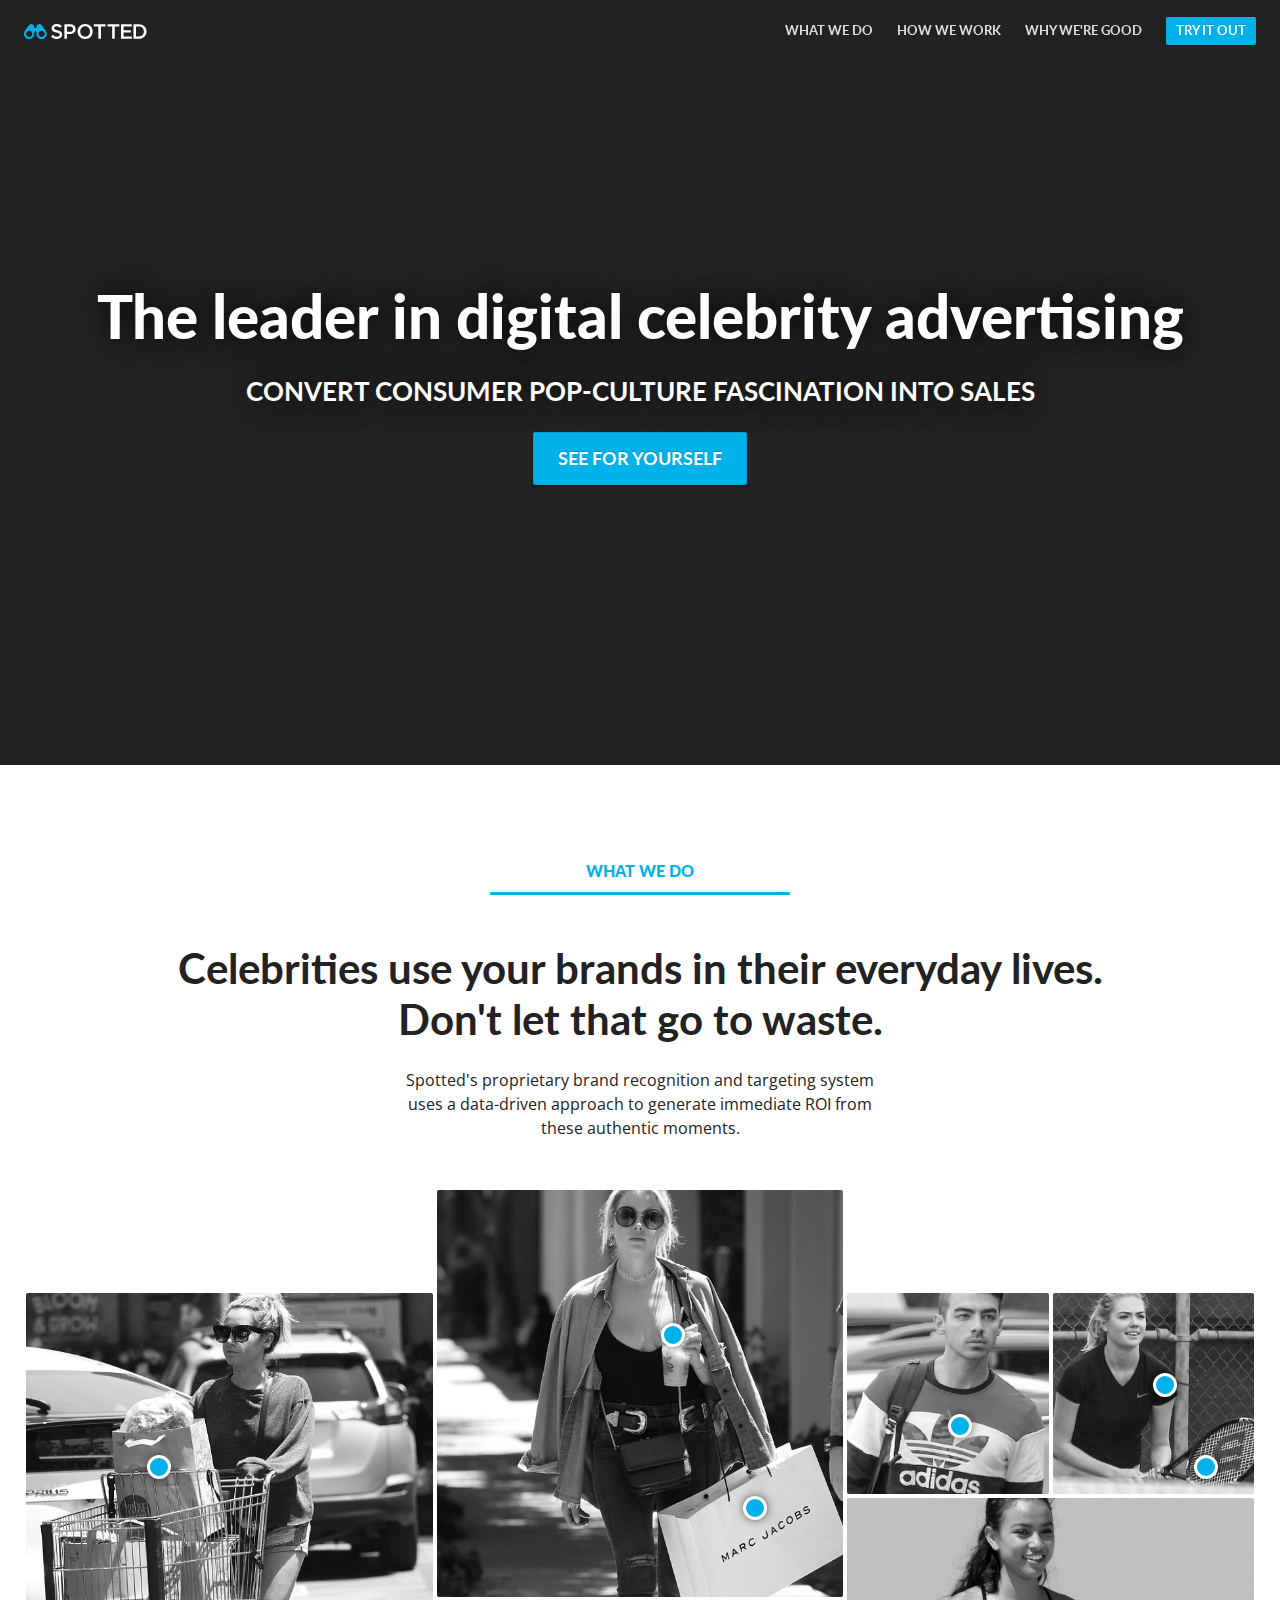
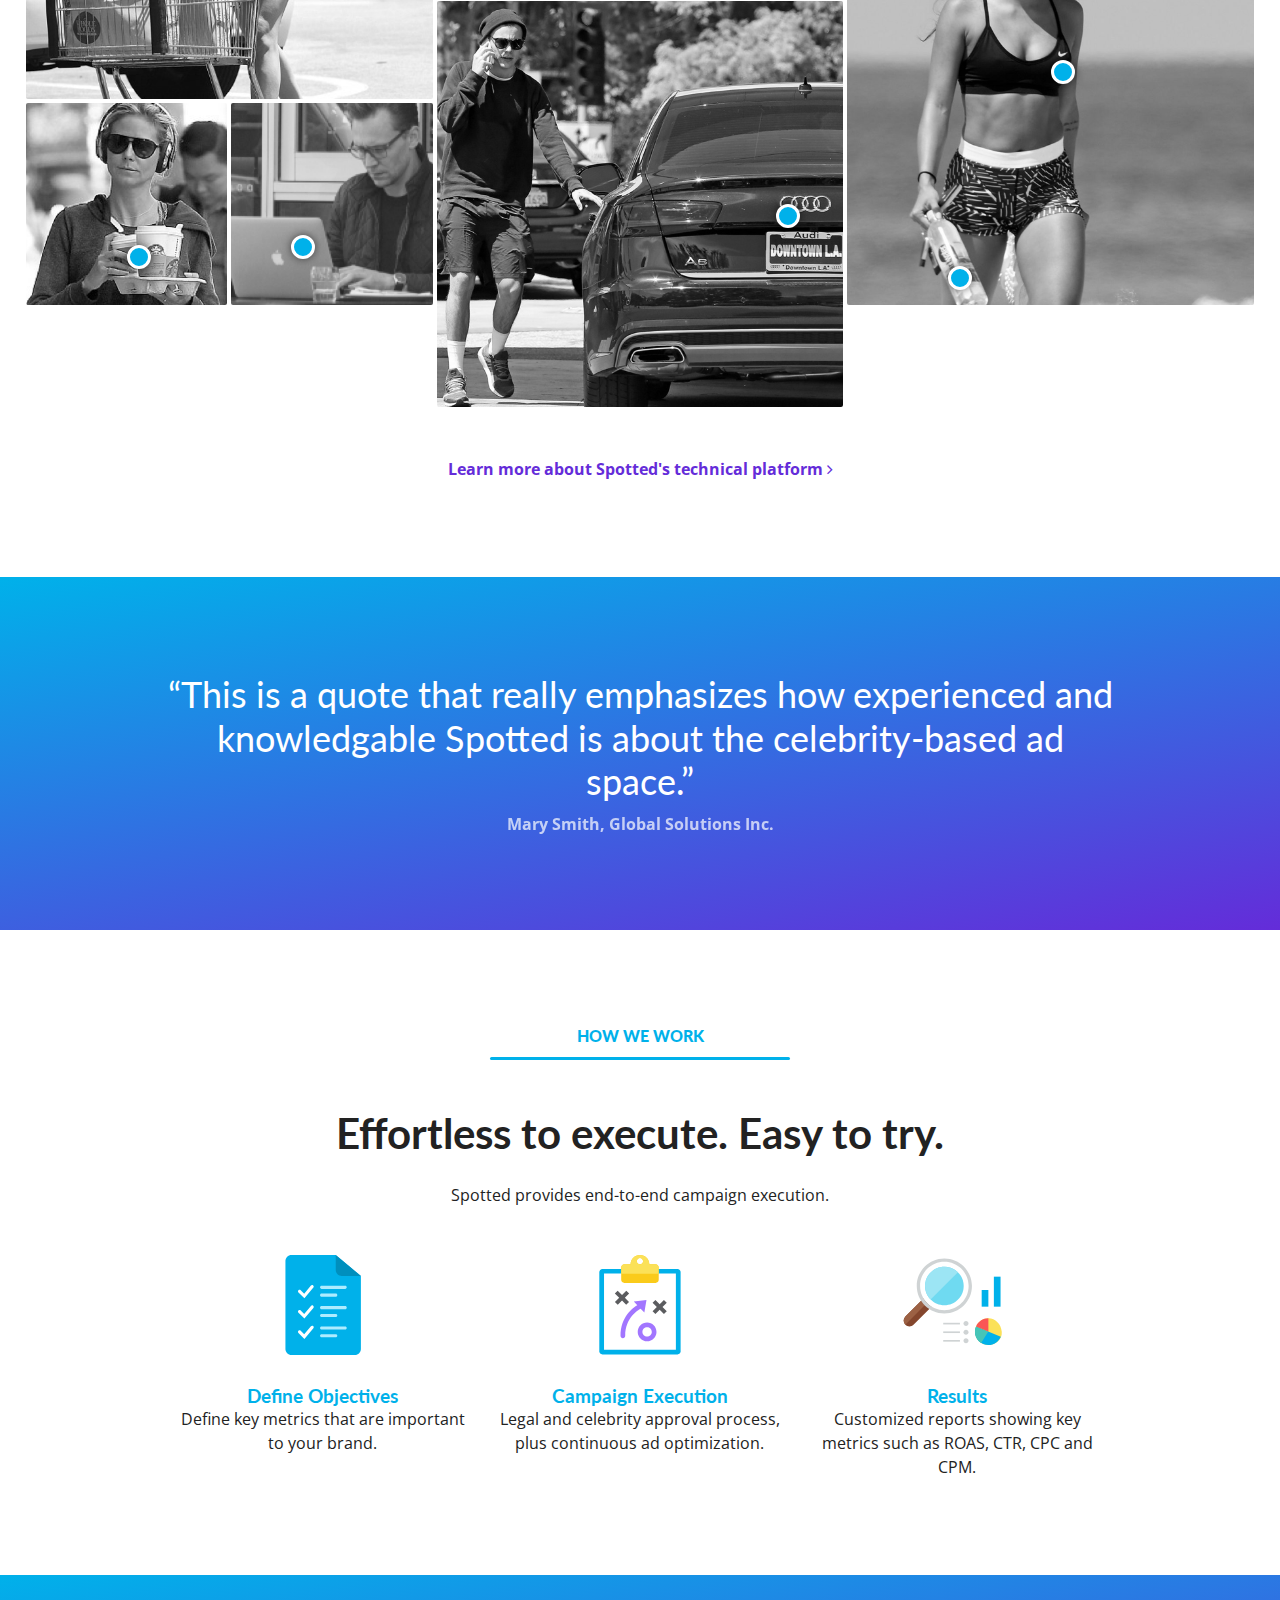
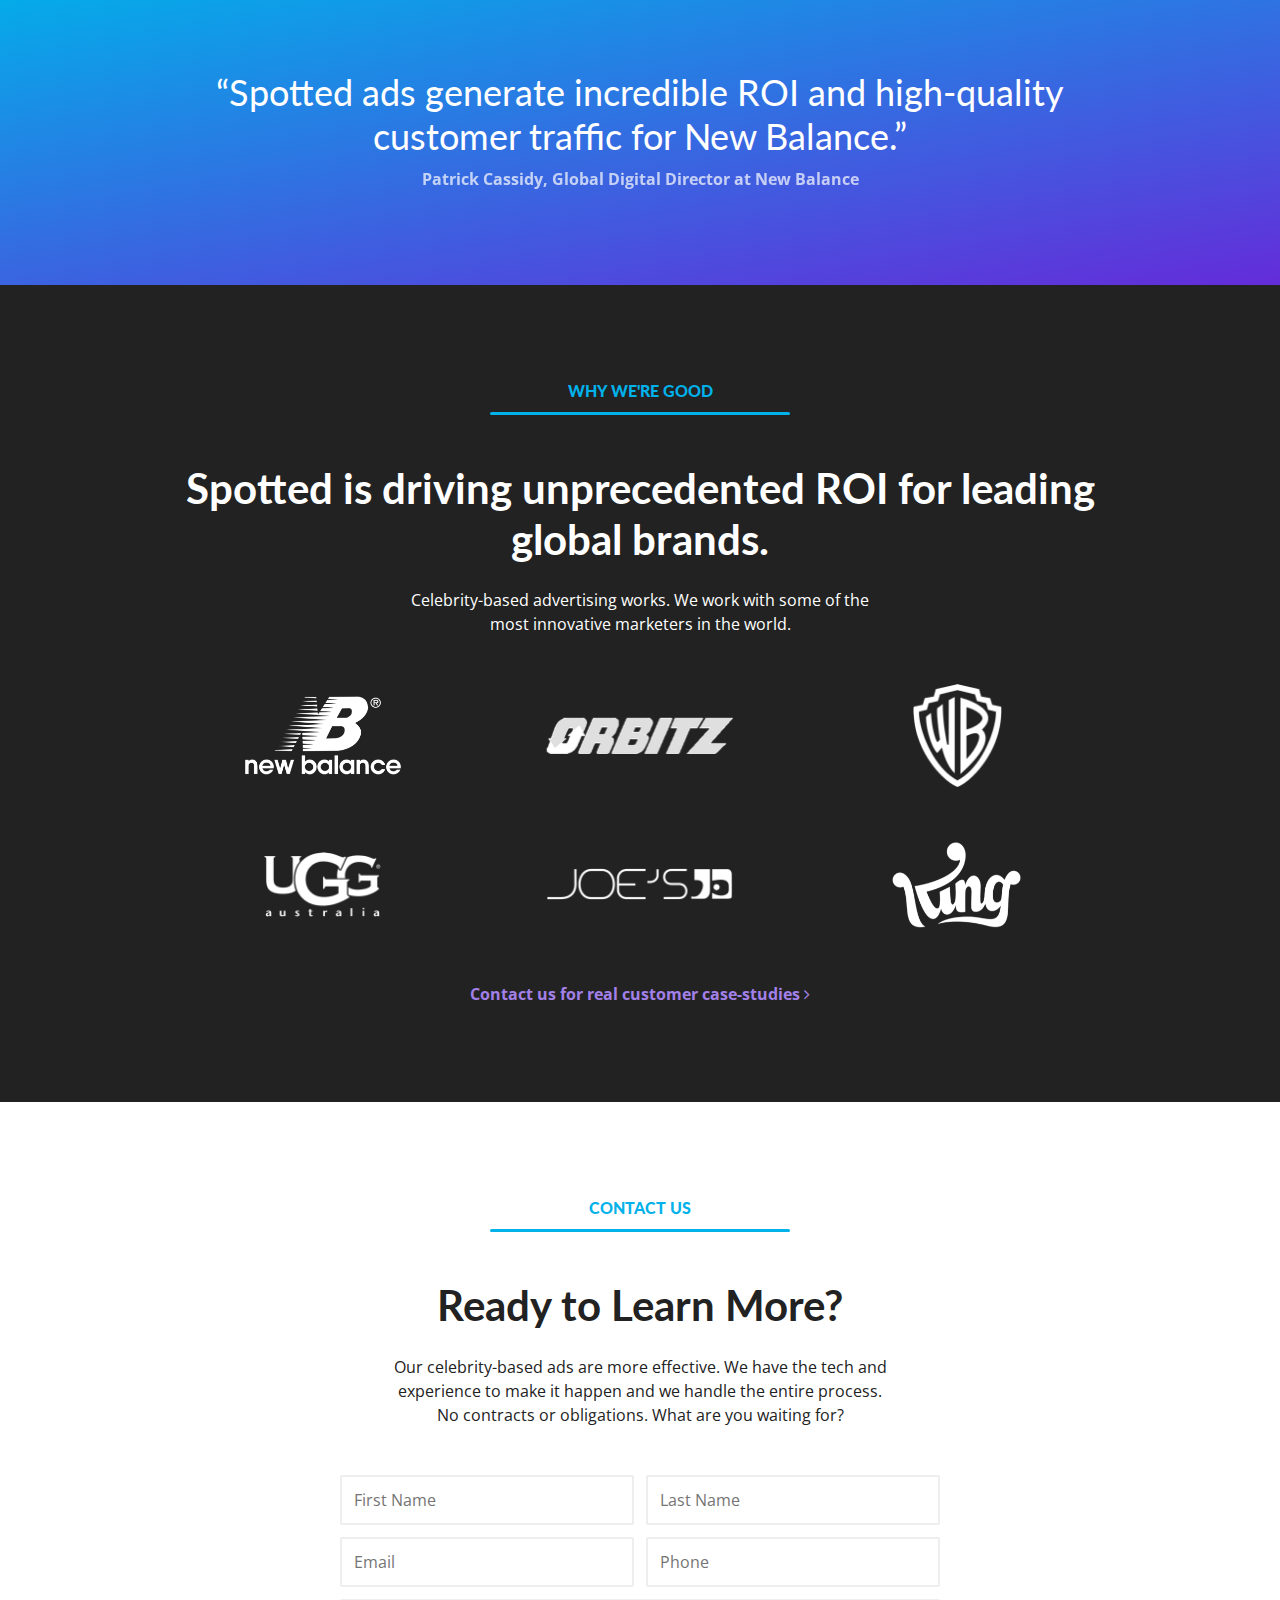
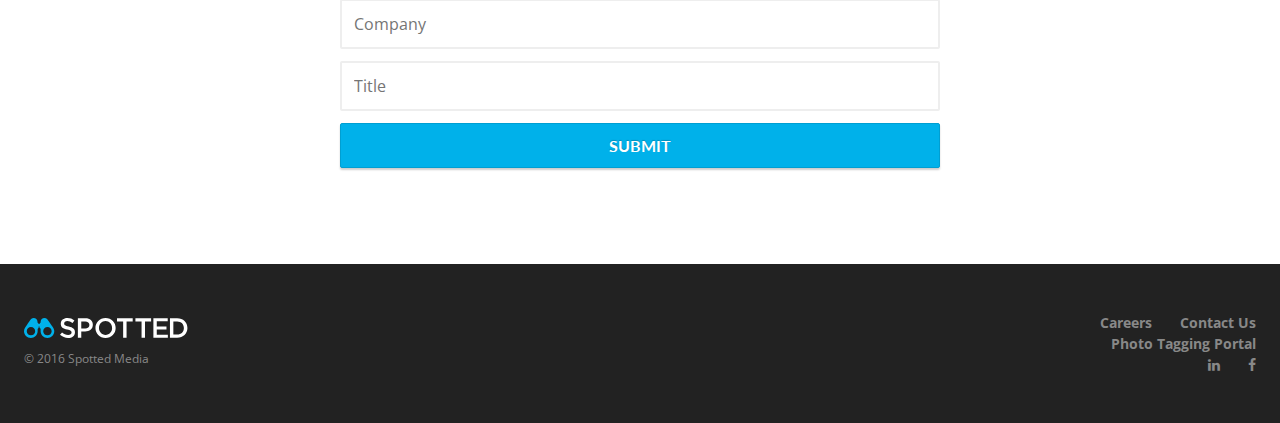
==== commit bd2cd051: "More dev" ====
--- a/spotted/index.html
+++ b/spotted/index.html
@@ -13,8 +13,8 @@
     <meta content="Spotted" property="og:site_name">
     <meta content="Spotted Media" property="og:description">
     <meta content="qwiklabs_logo_900x887.png" property="og:logo" size="900x887">
-    <link href="/favicon.ico" rel="shortcut icon">
-    <link href="https://fonts.googleapis.com/css?family=Droid+Serif:400,700|Open+Sans:400,700" rel="stylesheet">
+    <link href="favicon.png" rel="icon" type="image/png">
+    <link href="https://fonts.googleapis.com/css?family=Droid+Serif:400,700|Open+Sans:400,700|Lato:400,700,900" rel="stylesheet">
     <link href="stylesheets/font-awesome/font-awesome.css" rel="stylesheet">
     <link href="stylesheets/application.css" rel="stylesheet">
     <script src="https://ajax.googleapis.com/ajax/libs/jquery/3.1.1/jquery.min.js"></script>
@@ -23,7 +23,10 @@
   </head>
   <body>
     <header class="js-header">
-      <img height="15" src="images/logo.svg">
+      <svg class="logo" height="15" viewBox="0 0 164 20">
+        <path class="binoculars" d="M23.4429112,17.3129079 C21.1104819,17.3129079 19.2197419,15.4442226 19.2197419,13.1389146 C19.2197419,10.8336065 21.1104819,8.96521921 23.4429112,8.96521921 C25.7756385,8.96521921 27.6666766,10.8336065 27.6666766,13.1389146 C27.6666766,15.4442226 25.7756385,17.3129079 23.4429112,17.3129079 L23.4429112,17.3129079 Z M6.9659941,17.3129079 C4.63326677,17.3129079 2.74222871,15.4442226 2.74222871,13.1389146 C2.74222871,10.8336065 4.63326677,8.96521921 6.9659941,8.96521921 C9.29842339,8.96521921 11.1891634,10.8336065 11.1891634,13.1389146 C11.1891634,15.4442226 9.29842339,17.3129079 6.9659941,17.3129079 L6.9659941,17.3129079 Z M28.8734241,9.17324829 L28.8740202,9.17324829 C28.8740202,9.17324829 23.5212947,1.36619676 23.0775191,0.973981462 L23.0772211,0.973683426 C22.3926326,0.368372426 21.4889876,0 20.4983161,0 C18.3605043,0 16.6277233,1.71251453 16.6277233,3.82499329 C16.6277233,4.0845826 16.6542485,4.33821119 16.7040205,4.58319673 L15.6904003,5.15721396 L15.6904003,6.10645844 L14.4407356,6.10645844 L14.4407356,5.14588859 L13.4396328,4.51405239 C13.4807618,4.29052544 13.5034125,4.06044169 13.5034125,3.82499329 C13.5034125,1.71251453 11.7706315,0 9.63281972,0 C8.82991089,0 8.08422496,0.24170715 7.46580038,0.655381039 L7.32453134,0.655381039 L7.39904032,0.702470718 C6.66080529,1.21896701 1.18022233,9.46830388 1.18022233,9.46830388 L1.18052037,9.46830388 C0.435728549,10.5486842 0,11.8531875 0,13.259023 C0,16.98179 3.05397431,20 6.82114863,20 C10.588323,20 13.6422973,16.98179 13.6422973,13.259023 L13.6422973,10.9718952 L14.6490627,9.81134325 L14.6490627,8.4734599 L15.5169433,8.4734599 L15.5169433,9.77706911 L16.6277233,10.8061872 L16.6277233,13.259023 C16.6277233,16.98179 19.6816976,20 23.4488719,20 C27.2160463,20 30.2700206,16.98179 30.2700206,13.259023 C30.2700206,11.7226478 29.7490537,10.306977 28.8734241,9.17324829 L28.8734241,9.17324829 Z" fill="#00B1EA"></path>
+        <path class="spotted" d="M145.953959,0.331491713 L145.953959,19.6685083 L153.163904,19.6685083 C159.241252,19.6685083 163.440147,15.441989 163.440147,9.97237569 C163.440147,4.50276243 159.241252,0.331491713 153.163904,0.331491713 L145.953959,0.331491713 L145.953959,0.331491713 Z M149.35175,3.42541436 L153.163904,3.42541436 C157.224678,3.42541436 159.876611,6.21546961 159.876611,10.0276243 C159.876611,13.839779 157.224678,16.5745856 153.163904,16.5745856 L149.35175,16.5745856 L149.35175,3.42541436 Z M129.379374,0.331399632 L129.379374,19.6684162 L143.854512,19.6684162 L143.854512,16.6297422 L132.777164,16.6297422 L132.777164,11.436372 L142.473297,11.436372 L142.473297,8.39769797 L132.777164,8.39769797 L132.777164,3.37007366 L143.71639,3.37007366 L143.71639,0.331399632 L129.379374,0.331399632 Z M111.423573,0.331399632 L111.423573,3.4805709 L117.556169,3.4805709 L117.556169,19.6684162 L120.981584,19.6684162 L120.981584,3.4805709 L127.11418,3.4805709 L127.11418,0.331399632 L111.423573,0.331399632 Z M93.0072744,0.331399632 L93.0072744,3.4805709 L99.1398711,3.4805709 L99.1398711,19.6684162 L102.565285,19.6684162 L102.565285,3.4805709 L108.697882,3.4805709 L108.697882,0.331399632 L93.0072744,0.331399632 Z M71.4327808,10.0276243 C71.4327808,15.4972376 75.5764273,20 81.5156538,20 C87.4548803,20 91.6537753,15.441989 91.6537753,9.97237569 C91.6537753,4.50276243 87.5101289,0 81.5709024,0 C75.6316759,0 71.4327808,4.55801105 71.4327808,10.0276243 Z M74.9963168,9.97237569 C74.9963168,6.1878453 77.6758748,3.12154696 81.5156538,3.12154696 C85.3554328,3.12154696 88.0902394,6.24309392 88.0902394,10.0276243 C88.0902394,13.8121547 85.4106814,16.878453 81.5709024,16.878453 C77.7311234,16.878453 74.9963168,13.7569061 74.9963168,9.97237569 Z M53.8729282,0.331491713 L53.8729282,19.6685083 L57.2707182,19.6685083 L57.2707182,13.4530387 L61.1104972,13.4530387 C65.3646409,13.4530387 68.8453039,11.1878453 68.8453039,6.82320442 C68.8453039,2.87292818 66,0.331491713 61.4972376,0.331491713 L53.8729282,0.331491713 Z M57.2707182,3.42541436 L61.2209945,3.42541436 C63.7624309,3.42541436 65.3922652,4.61325967 65.3922652,6.90607735 C65.3922652,8.97790055 63.7900552,10.3867403 61.2209945,10.3867403 L57.2707182,10.3867403 L57.2707182,3.42541436 Z M36.7734807,5.69060773 C36.7734807,9.28176796 39.0939227,10.4972376 43.2099448,11.4917127 C46.801105,12.320442 47.5745856,13.0662983 47.5745856,14.4751381 C47.5745856,15.9668508 46.2486188,16.9337017 44.1491713,16.9337017 C41.7458564,16.9337017 39.8950276,16.0220994 38.0441989,14.4198895 L36,16.8508287 C38.320442,18.9226519 41.1104972,19.9447514 44.0662983,19.9447514 C48.1270718,19.9447514 50.9723757,17.7900552 50.9723757,14.1436464 C50.9723757,10.9116022 48.8453039,9.44751381 44.7569061,8.45303867 C41.0552486,7.56906077 40.1712707,6.90607735 40.1712707,5.38674033 C40.1712707,4.08839779 41.3314917,3.06629834 43.320442,3.06629834 C45.0883978,3.06629834 46.8287293,3.75690608 48.5690608,5.05524862 L50.3922652,2.48618785 C48.4309392,0.91160221 46.1933702,0.0552486188 43.3756906,0.0552486188 C39.5359116,0.0552486188 36.7734807,2.32044199 36.7734807,5.69060773 Z" fill="#FFFFFF"></path>
+      </svg>
       <nav class="header__nav">
         <a class="header__nav__link" href="#what-we-do">
           What We Do
@@ -40,10 +43,15 @@
       </nav>
     </header>
     <section class="section--dark hero">
+      <video autoplay="autoplay" class="hero__video" loop="loop">
+        <source src="images/movie.mp4" type="video/mp4"></source>
+        <source src="images/movie.ogv" type="video/ogv"></source>
+      </video>
       <div class="hero__image"></div>
       <div class="hero__content">
-        <h1 class="hero__heading">The leader in digital celebrity advertising.</h1>
-        <h2 class="hero__subheading">Convert consumer pop-culture fascination into sales.</h2>
+        <h1 class="hero__heading">The leader in digital celebrity advertising</h1>
+        <h2 class="hero__subheading">Convert consumer pop-culture fascination into sales</h2>
+        <a class="button button--large button--inline" href="#contact-us">See For Yourself</a>
         <div class="js-header-waypoint"></div>
       </div>
     </section>
@@ -51,11 +59,11 @@
       <div class="l-wrapper">
         <h4 class="section__heading">What We Do</h4>
         <h2>
-          Celebrities use your brands in their everyday lives. Don’t let that go
+          Celebrities use your brands in their everyday lives. Don't let that go
           to waste.
         </h2>
         <p class="section__blurb">
-          Spotted’s proprietary brand recognition and targeting system uses a
+          Spotted's proprietary brand recognition and targeting system uses a
           data-driven approach to generate immediate ROI from these authentic
           moments.
         </p>
@@ -104,7 +112,7 @@
         </div>
       </div>
       <p>
-        <a href="#contact_us">
+        <a href="#contact-us">
           Learn more about Spotted's technical platform
           <i class="fa fa-angle-right"></i>
         </a>
@@ -113,8 +121,8 @@
     <section class="section--quote">
       <div class="l-wrapper">
         <blockquote>
-          “This is a quote that really emphasizes how experienced and
-          knowledgable Spotted is about the celebrity-based ad space.”
+          &ldquo;This is a quote that really emphasizes how experienced and
+          knowledgable Spotted is about the celebrity-based ad space.&rdquo;
           <cite>
             Mary Smith, Global Solutions Inc.
           </cite>
@@ -160,8 +168,8 @@
     <section class="section--quote">
       <div class="l-wrapper">
         <blockquote>
-          “Spotted ads generate incredible ROI and high-quality customer
-          traffic for New Balance.”
+          &ldquo;Spotted ads generate incredible ROI and high-quality customer
+          traffic for New Balance.&rdquo;
           <cite>
             Patrick Cassidy, Global Digital Director at New Balance
           </cite>
@@ -199,7 +207,7 @@
           </div>
         </div>
         <p>
-          <a href="#contact_us">
+          <a href="#contact-us">
             Contact us for real customer case-studies
             <i class="fa fa-angle-right"></i>
           </a>
@@ -252,6 +260,31 @@
         </form>
       </div>
     </section>
-    <footer></footer>
+    <footer>
+      <div class="footer__left">
+        <svg class="logo" height="20" viewBox="0 0 164 20">
+          <path class="binoculars" d="M23.4429112,17.3129079 C21.1104819,17.3129079 19.2197419,15.4442226 19.2197419,13.1389146 C19.2197419,10.8336065 21.1104819,8.96521921 23.4429112,8.96521921 C25.7756385,8.96521921 27.6666766,10.8336065 27.6666766,13.1389146 C27.6666766,15.4442226 25.7756385,17.3129079 23.4429112,17.3129079 L23.4429112,17.3129079 Z M6.9659941,17.3129079 C4.63326677,17.3129079 2.74222871,15.4442226 2.74222871,13.1389146 C2.74222871,10.8336065 4.63326677,8.96521921 6.9659941,8.96521921 C9.29842339,8.96521921 11.1891634,10.8336065 11.1891634,13.1389146 C11.1891634,15.4442226 9.29842339,17.3129079 6.9659941,17.3129079 L6.9659941,17.3129079 Z M28.8734241,9.17324829 L28.8740202,9.17324829 C28.8740202,9.17324829 23.5212947,1.36619676 23.0775191,0.973981462 L23.0772211,0.973683426 C22.3926326,0.368372426 21.4889876,0 20.4983161,0 C18.3605043,0 16.6277233,1.71251453 16.6277233,3.82499329 C16.6277233,4.0845826 16.6542485,4.33821119 16.7040205,4.58319673 L15.6904003,5.15721396 L15.6904003,6.10645844 L14.4407356,6.10645844 L14.4407356,5.14588859 L13.4396328,4.51405239 C13.4807618,4.29052544 13.5034125,4.06044169 13.5034125,3.82499329 C13.5034125,1.71251453 11.7706315,0 9.63281972,0 C8.82991089,0 8.08422496,0.24170715 7.46580038,0.655381039 L7.32453134,0.655381039 L7.39904032,0.702470718 C6.66080529,1.21896701 1.18022233,9.46830388 1.18022233,9.46830388 L1.18052037,9.46830388 C0.435728549,10.5486842 0,11.8531875 0,13.259023 C0,16.98179 3.05397431,20 6.82114863,20 C10.588323,20 13.6422973,16.98179 13.6422973,13.259023 L13.6422973,10.9718952 L14.6490627,9.81134325 L14.6490627,8.4734599 L15.5169433,8.4734599 L15.5169433,9.77706911 L16.6277233,10.8061872 L16.6277233,13.259023 C16.6277233,16.98179 19.6816976,20 23.4488719,20 C27.2160463,20 30.2700206,16.98179 30.2700206,13.259023 C30.2700206,11.7226478 29.7490537,10.306977 28.8734241,9.17324829 L28.8734241,9.17324829 Z" fill="#00B1EA"></path>
+          <path class="spotted" d="M145.953959,0.331491713 L145.953959,19.6685083 L153.163904,19.6685083 C159.241252,19.6685083 163.440147,15.441989 163.440147,9.97237569 C163.440147,4.50276243 159.241252,0.331491713 153.163904,0.331491713 L145.953959,0.331491713 L145.953959,0.331491713 Z M149.35175,3.42541436 L153.163904,3.42541436 C157.224678,3.42541436 159.876611,6.21546961 159.876611,10.0276243 C159.876611,13.839779 157.224678,16.5745856 153.163904,16.5745856 L149.35175,16.5745856 L149.35175,3.42541436 Z M129.379374,0.331399632 L129.379374,19.6684162 L143.854512,19.6684162 L143.854512,16.6297422 L132.777164,16.6297422 L132.777164,11.436372 L142.473297,11.436372 L142.473297,8.39769797 L132.777164,8.39769797 L132.777164,3.37007366 L143.71639,3.37007366 L143.71639,0.331399632 L129.379374,0.331399632 Z M111.423573,0.331399632 L111.423573,3.4805709 L117.556169,3.4805709 L117.556169,19.6684162 L120.981584,19.6684162 L120.981584,3.4805709 L127.11418,3.4805709 L127.11418,0.331399632 L111.423573,0.331399632 Z M93.0072744,0.331399632 L93.0072744,3.4805709 L99.1398711,3.4805709 L99.1398711,19.6684162 L102.565285,19.6684162 L102.565285,3.4805709 L108.697882,3.4805709 L108.697882,0.331399632 L93.0072744,0.331399632 Z M71.4327808,10.0276243 C71.4327808,15.4972376 75.5764273,20 81.5156538,20 C87.4548803,20 91.6537753,15.441989 91.6537753,9.97237569 C91.6537753,4.50276243 87.5101289,0 81.5709024,0 C75.6316759,0 71.4327808,4.55801105 71.4327808,10.0276243 Z M74.9963168,9.97237569 C74.9963168,6.1878453 77.6758748,3.12154696 81.5156538,3.12154696 C85.3554328,3.12154696 88.0902394,6.24309392 88.0902394,10.0276243 C88.0902394,13.8121547 85.4106814,16.878453 81.5709024,16.878453 C77.7311234,16.878453 74.9963168,13.7569061 74.9963168,9.97237569 Z M53.8729282,0.331491713 L53.8729282,19.6685083 L57.2707182,19.6685083 L57.2707182,13.4530387 L61.1104972,13.4530387 C65.3646409,13.4530387 68.8453039,11.1878453 68.8453039,6.82320442 C68.8453039,2.87292818 66,0.331491713 61.4972376,0.331491713 L53.8729282,0.331491713 Z M57.2707182,3.42541436 L61.2209945,3.42541436 C63.7624309,3.42541436 65.3922652,4.61325967 65.3922652,6.90607735 C65.3922652,8.97790055 63.7900552,10.3867403 61.2209945,10.3867403 L57.2707182,10.3867403 L57.2707182,3.42541436 Z M36.7734807,5.69060773 C36.7734807,9.28176796 39.0939227,10.4972376 43.2099448,11.4917127 C46.801105,12.320442 47.5745856,13.0662983 47.5745856,14.4751381 C47.5745856,15.9668508 46.2486188,16.9337017 44.1491713,16.9337017 C41.7458564,16.9337017 39.8950276,16.0220994 38.0441989,14.4198895 L36,16.8508287 C38.320442,18.9226519 41.1104972,19.9447514 44.0662983,19.9447514 C48.1270718,19.9447514 50.9723757,17.7900552 50.9723757,14.1436464 C50.9723757,10.9116022 48.8453039,9.44751381 44.7569061,8.45303867 C41.0552486,7.56906077 40.1712707,6.90607735 40.1712707,5.38674033 C40.1712707,4.08839779 41.3314917,3.06629834 43.320442,3.06629834 C45.0883978,3.06629834 46.8287293,3.75690608 48.5690608,5.05524862 L50.3922652,2.48618785 C48.4309392,0.91160221 46.1933702,0.0552486188 43.3756906,0.0552486188 C39.5359116,0.0552486188 36.7734807,2.32044199 36.7734807,5.69060773 Z" fill="#FFFFFF"></path>
+        </svg>
+        <span>&copy; 2016 Spotted Media</span>
+      </div>
+      <div class="footer__right">
+        <div>
+          <a href="">Careers</a>
+          <a href="#contact-us">Contact Us</a>
+        </div>
+        <div>
+          <a href="">Photo Tagging Portal</a>
+        </div>
+        <div>
+          <a href="https://www.linkedin.com/company/spotted-media">
+            <i class="fa fa-linkedin"></i>
+          </a>
+          <a href="https://www.facebook.com/pages/Spotted-Media-Inc/1293015407395098">
+            <i class="fa fa-facebook"></i>
+          </a>
+        </div>
+      </div>
+    </footer>
   </body>
 </html>
--- a/spotted/stylesheets/application.css
+++ b/spotted/stylesheets/application.css
@@ -9,10 +9,7 @@
   color: #222222;
   font-family: "Open Sans", "Helvetica", "Arial", sans-serif;
   font-weight: 400;
-  line-height: 1.5;
-  min-height: 100vh;
-  padding: 0px 0px 120px 0px;
-  position: relative; }
+  line-height: 1.5; }
 
 html {
   font-size: 100%; }
@@ -33,15 +30,18 @@
   -webkit-transition: all 0.1s ease-in;
   -moz-transition: all 0.1s ease-in;
   transition: all 0.1s ease-in;
-  border: none;
-  border-radius: 3px;
+  border: 1px solid #009fd2;
+  border-radius: 2px;
+  box-shadow: 0 2px 2px rgba(0, 0, 0, 0.2);
   background: #00b1ea;
-  color: white;
+  color: white !important;
   cursor: pointer;
-  font-family: "Open Sans", "Helvetica", "Arial", sans-serif;
+  font-family: "Lato", san-serif;
   font-size: 0.625rem;
   font-weight: 700;
   padding: 0.375rem;
+  text-decoration: none !important;
+  text-shadow: 0 -1px 1px rgba(0, 0, 0, 0.2);
   text-transform: uppercase;
   width: 100%; }
   .button:hover {
@@ -51,7 +51,10 @@
 
 .button--large {
   font-size: 1rem;
-  padding: 0.75rem; }
+  padding: 0.75rem 1.5rem; }
+
+.button--inline {
+  width: auto; }
 
 form {
   margin: 0 auto;
@@ -85,7 +88,7 @@
   -moz-transition: all 0.1s ease-in;
   transition: all 0.1s ease-in;
   border: 2px solid #eeeeee;
-  border-radius: 3px;
+  border-radius: 2px;
   font-family: "Open Sans", "Helvetica", "Arial", sans-serif;
   font-size: 1rem;
   padding: 0.75rem;
@@ -100,25 +103,27 @@
 h4,
 h5,
 h6 {
-  font-family: "Droid Serif", serif;
+  font-family: "Lato", san-serif;
   font-weight: 700;
   line-height: 1.2;
   margin: 0px; }
 
 h1 {
-  font-size: 2.75rem; }
+  font-size: 3.75rem;
+  font-weight: 900; }
 
 h2 {
-  font-size: 2.25rem; }
+  font-size: 2.625rem; }
 
 h3 {
   color: #00b1ea;
-  font-family: "Open Sans", "Helvetica", "Arial", sans-serif;
-  font-size: 1.125rem; }
+  font-family: "Lato", san-serif;
+  font-size: 1.1875rem; }
 
 h4 {
-  font-family: "Open Sans", "Helvetica", "Arial", sans-serif;
+  font-family: "Lato", san-serif;
   font-size: 1rem;
+  font-weight: 900;
   text-transform: uppercase; }
 
 a {
@@ -127,6 +132,7 @@
   transition: all 0.1s ease-in-out;
   color: #642cd9;
   cursor: pointer;
+  font-weight: 700;
   text-decoration: none; }
   a:hover {
     color: #5525b8;
@@ -138,6 +144,7 @@
   transition: all 0.1s ease-in-out;
   color: #a280e8;
   cursor: pointer;
+  font-weight: 700;
   text-decoration: none; }
   .section--dark a:hover {
     color: #896cc5;
@@ -167,14 +174,14 @@
     border-radius: 10px;
     content: '';
     display: block;
-    margin: 1.5rem auto 3rem auto; }
+    margin: 0.75rem auto 3rem auto; }
 
 .section__blurb {
   max-width: 31.25rem;
   margin: 1.5rem auto 3rem auto; }
 
 blockquote {
-  font-family: "Droid Serif", serif;
+  font-family: "Lato", san-serif;
   font-size: 2.25rem;
   font-weight: 400;
   display: block;
@@ -213,7 +220,7 @@
   -o-justify-content: center;
   justify-content: center;
   -ms-flex-pack: center;
-  padding: 0 3rem; }
+  padding: 0 1.5rem; }
   .collage.is-active .collage__image img {
     -webkit-filter: grayscale(0);
     filter: grayscale(0); }
@@ -245,7 +252,7 @@
   -ms-flex-wrap: wrap;
   flex-wrap: wrap;
   min-width: 18.125rem;
-  max-width: 26.25rem;
+  max-width: 27.5rem;
   width: 33%; }
 
 @media (max-width: 1100px) {
@@ -259,7 +266,7 @@
     display: none; } }
 
 .collage__image {
-  padding: 0.3125rem;
+  padding: 0.125rem;
   position: relative;
   width: 100%; }
   .collage__image img {
@@ -268,7 +275,7 @@
     -webkit-transition: all 2s ease-in-out;
     -moz-transition: all 2s ease-in-out;
     transition: all 2s ease-in-out;
-    border-radius: 3px;
+    border-radius: 2px;
     display: block;
     width: 100%; }
 
@@ -370,7 +377,7 @@
     left: 50%;
     background: #00b1ea;
     border: 2px solid white;
-    border-radius: 3px;
+    border-radius: 2px;
     box-shadow: 0 0 10px rgba(0, 0, 0, 0.6);
     box-sizing: border-box;
     color: white;
@@ -394,6 +401,43 @@
       -o-transform: translateY(0) scale(1);
       transform: translateY(0) scale(1);
       opacity: 1; }
+
+footer {
+  -webkit-box-align: center;
+  -moz-box-align: center;
+  box-align: center;
+  -webkit-align-items: center;
+  -moz-align-items: center;
+  -ms-align-items: center;
+  -o-align-items: center;
+  align-items: center;
+  -ms-flex-align: center;
+  display: -webkit-box;
+  display: -moz-box;
+  display: box;
+  display: -webkit-flex;
+  display: -moz-flex;
+  display: -ms-flexbox;
+  display: flex;
+  background: #222222;
+  color: #888;
+  font-size: 0.875rem;
+  padding: 3rem 1.5rem; }
+  footer a {
+    color: #888; }
+    footer a:hover {
+      color: #bbb; }
+
+.footer__left span {
+  display: block;
+  font-size: 0.75rem;
+  margin-top: 0.75rem; }
+
+.footer__right {
+  margin-left: auto;
+  text-align: right; }
+  .footer__right a:not(:last-child) {
+    margin-right: 1.5rem; }
 
 header {
   -webkit-box-align: center;
@@ -433,6 +477,8 @@
       color: #222222; }
     header.is-active .header__nav__link--bold {
       color: white; }
+    header.is-active .logo .spotted {
+      fill: #222222; }
 
 .header__nav {
   -webkit-box-align: center;
@@ -456,6 +502,7 @@
 .header__nav__link {
   color: white;
   display: block;
+  font-family: "Lato", san-serif;
   font-size: 0.8125rem;
   font-weight: bold;
   opacity: .85;
@@ -470,14 +517,23 @@
 
 .header__nav__link--bold {
   background: #00b1ea;
-  border-radius: 3px;
+  border-radius: 2px;
+  box-shadow: 0 1px 1px rgba(0, 0, 0, 0.2);
   opacity: 1;
-  padding: 0.25rem 0.625rem; }
+  padding: 0.25rem 0.625rem;
+  text-shadow: 0 -1px 1px rgba(0, 0, 0, 0.1); }
   .header__nav__link--bold:hover {
     background: #0096c6; }
 
+.logo .spotted {
+  -webkit-transition: all 0.5s ease-in-out;
+  -moz-transition: all 0.5s ease-in-out;
+  transition: all 0.5s ease-in-out; }
+
 .hero {
-  height: calc(100vh * .82);
+  height: calc(100vh * .85);
+  overflow: hidden;
+  padding: 0 1.5rem;
   position: relative; }
 
 .hero__image {
@@ -488,9 +544,21 @@
   right: 0;
   bottom: 0;
   left: 0;
-  background: url("../images/hero-bg.jpg") center center;
+  background: url("../images/going-places.jpg") center center;
   background-size: cover;
   z-index: 1; }
+
+.hero__video {
+  -webkit-filter: grayscale(1) brightness(0.33);
+  filter: grayscale(1) brightness(0.33);
+  position: absolute;
+  top: 0;
+  right: 0;
+  left: 0;
+  z-index: 2; }
+  @media (max-width: 450px) {
+    .hero__video {
+      display: none; } }
 
 .hero__content {
   -webkit-box-align: center;
@@ -534,14 +602,15 @@
   bottom: 0;
   left: 0;
   padding: 0 1.5rem;
-  z-index: 2; }
+  z-index: 3; }
   .hero__content h1, .hero__content h2 {
     text-shadow: 0 0 30px black; }
   .hero__content h2 {
-    font-family: "Open Sans", "Helvetica", "Arial", sans-serif;
-    font-size: 1.375rem;
-    font-weight: 400;
-    margin-top: 3rem; }
+    font-size: 1.625rem;
+    margin: 1.5rem 0;
+    text-transform: uppercase; }
+  .hero__content .button {
+    font-size: 1.125rem; }
 
 .pillar__container {
   display: -webkit-box;
@@ -598,6 +667,11 @@
       .pillar:not(:last-child) {
         margin-bottom: 3rem; } }
 
+.why-were-good .pillar {
+  margin-bottom: 3rem; }
+  .why-were-good .pillar img {
+    margin: 0; }
+
 .l-third {
   width: 33%; }
 
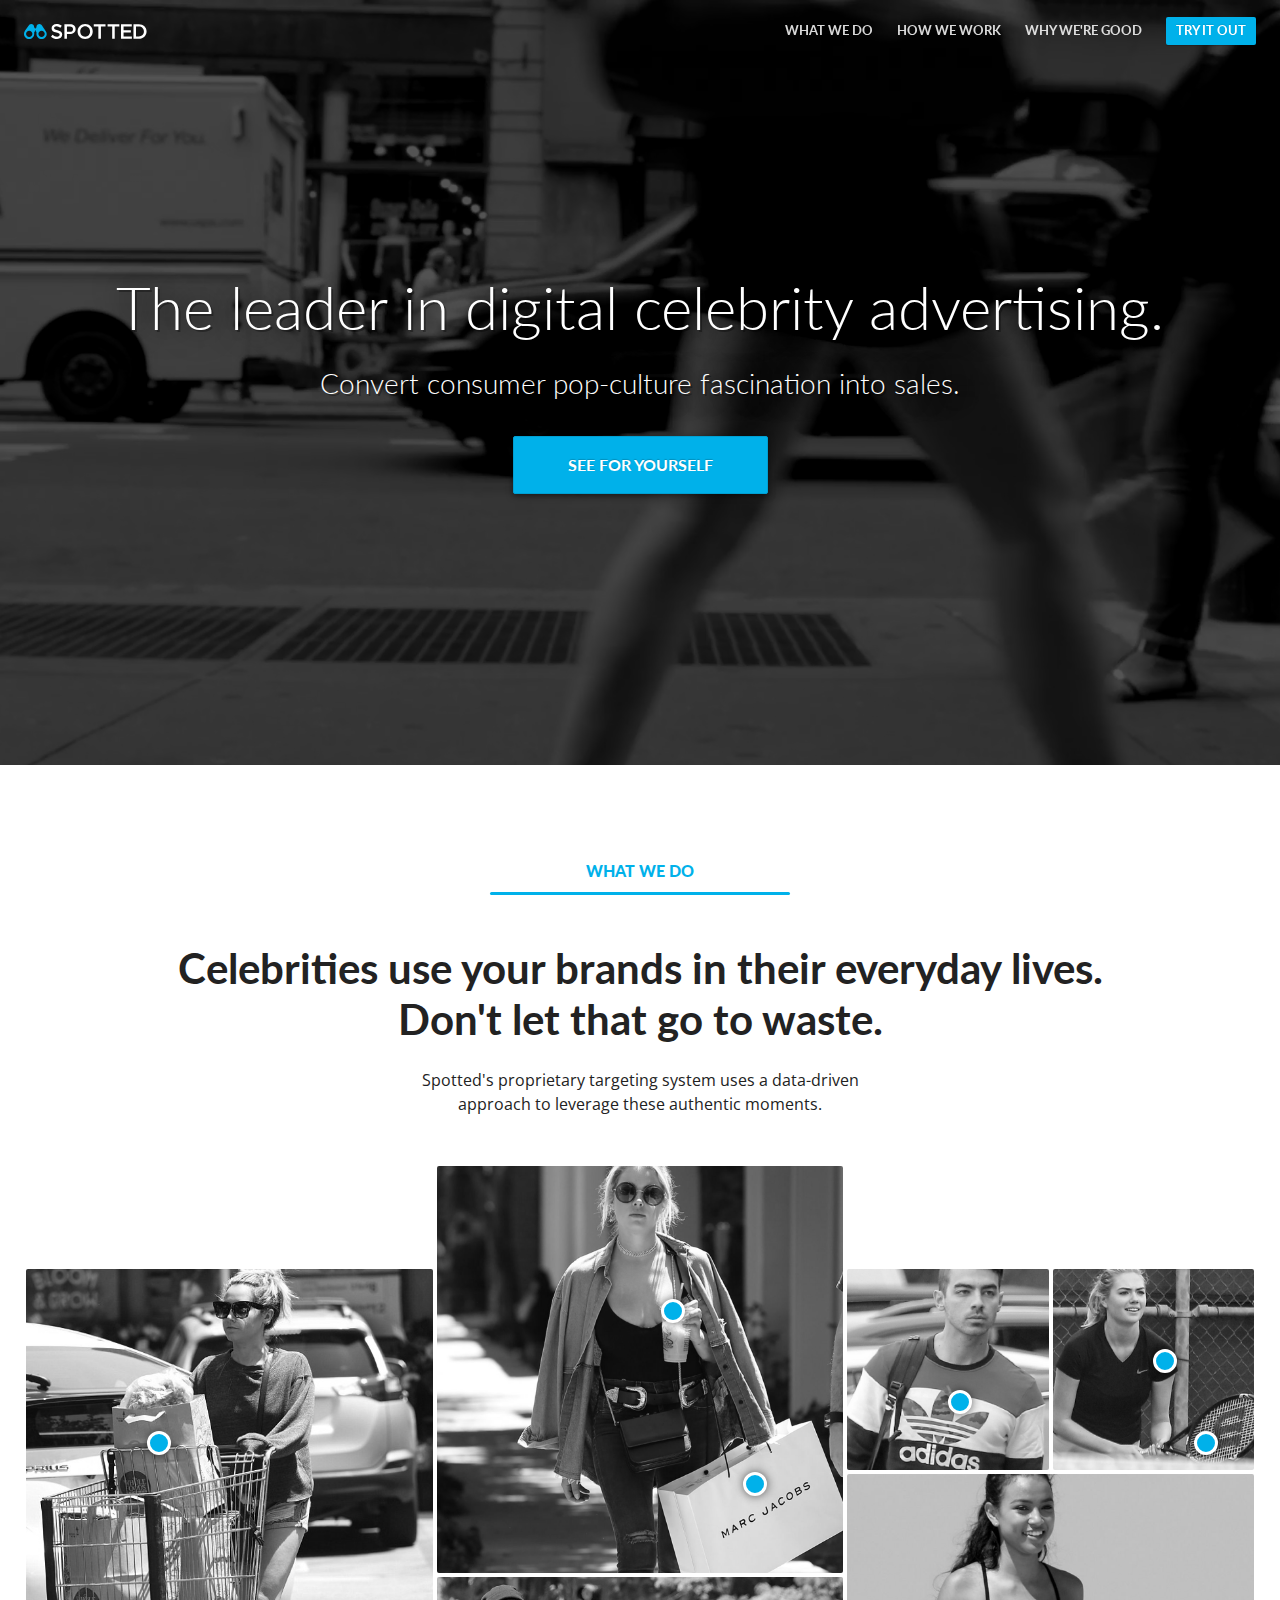
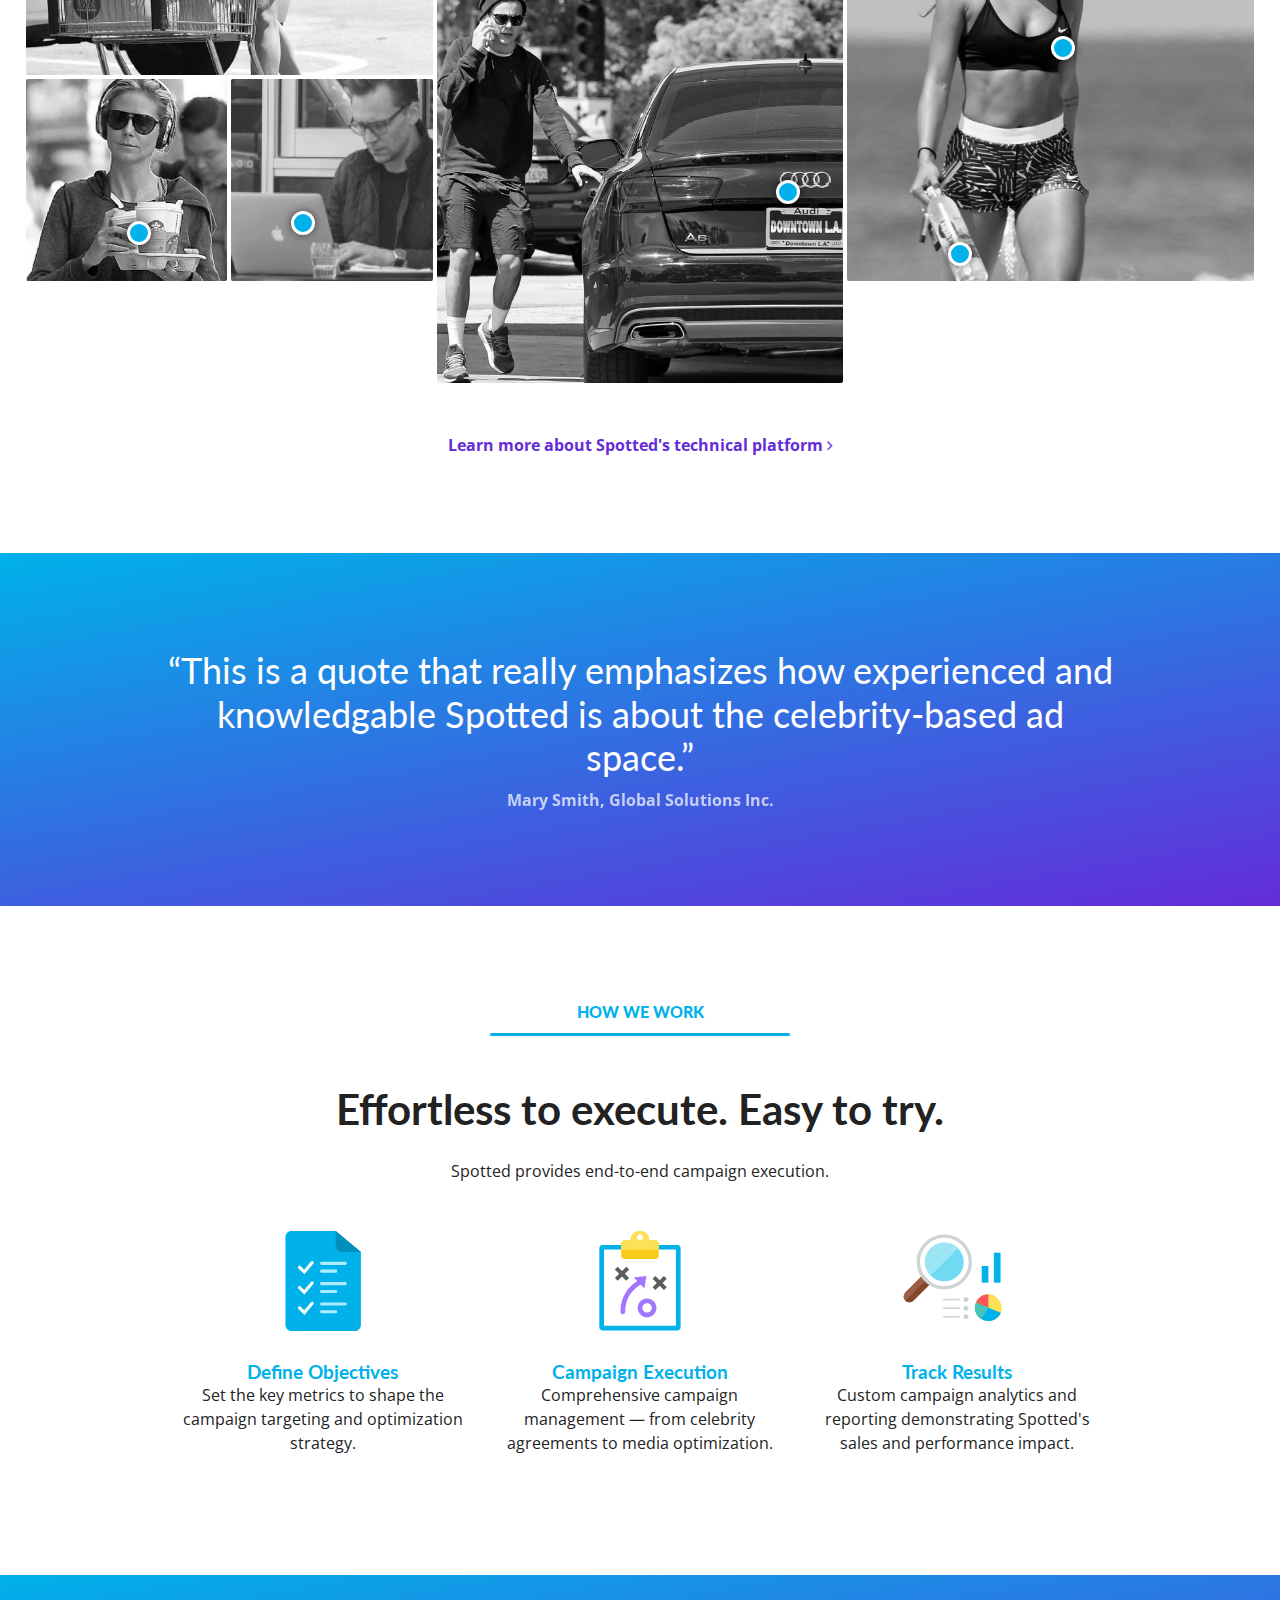
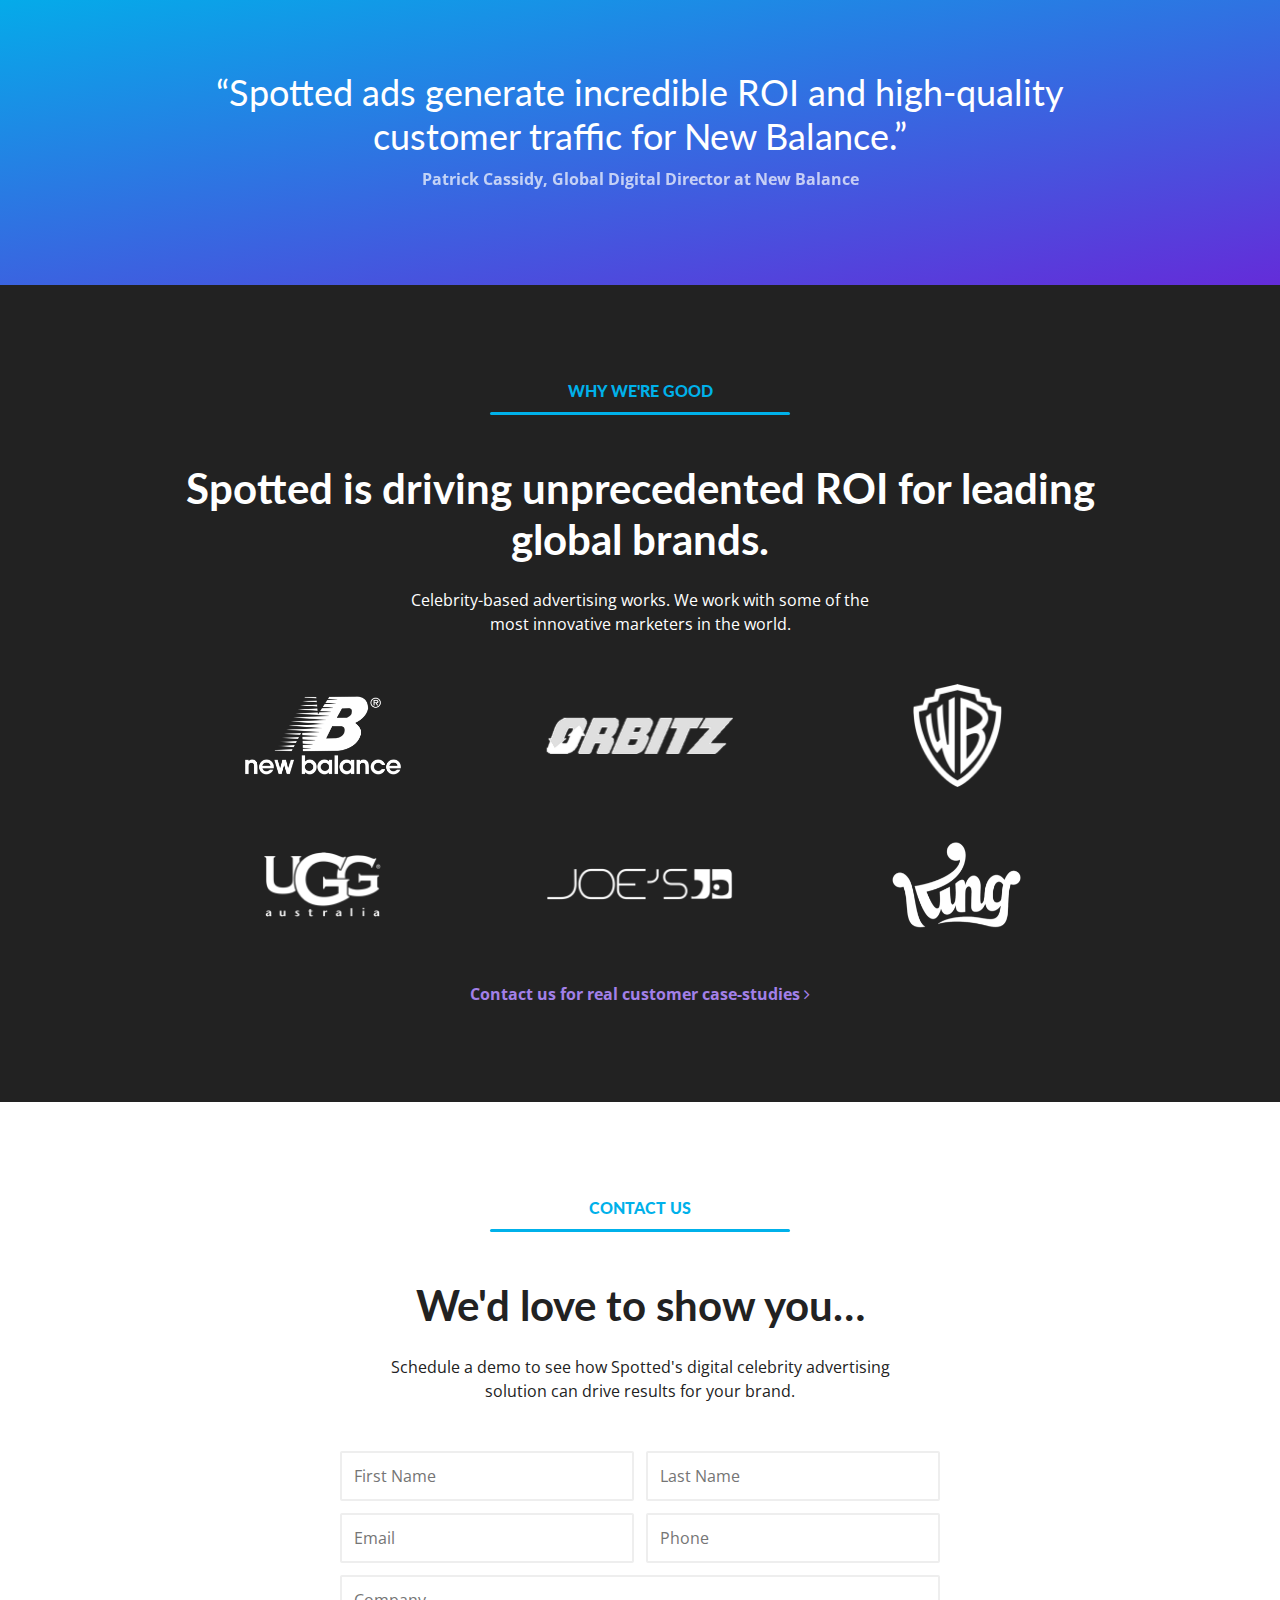
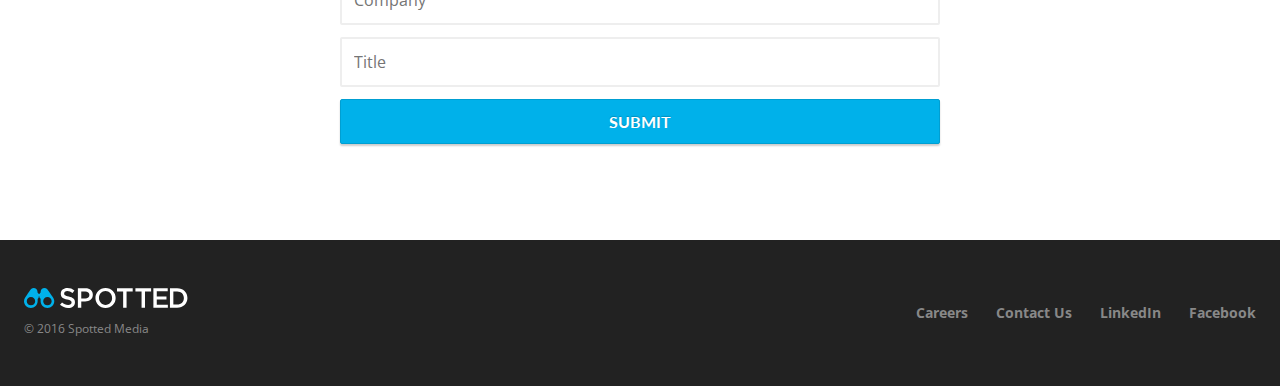
==== commit bfe96a87: "More updates" ====
--- a/spotted/index.html
+++ b/spotted/index.html
@@ -14,7 +14,7 @@
     <meta content="Spotted Media" property="og:description">
     <meta content="qwiklabs_logo_900x887.png" property="og:logo" size="900x887">
     <link href="favicon.png" rel="icon" type="image/png">
-    <link href="https://fonts.googleapis.com/css?family=Droid+Serif:400,700|Open+Sans:400,700|Lato:400,700,900" rel="stylesheet">
+    <link href="https://fonts.googleapis.com/css?family=Droid+Serif:400,700|Open+Sans:400,700|Lato:100,300,400,700,900" rel="stylesheet">
     <link href="stylesheets/font-awesome/font-awesome.css" rel="stylesheet">
     <link href="stylesheets/application.css" rel="stylesheet">
     <script src="https://ajax.googleapis.com/ajax/libs/jquery/3.1.1/jquery.min.js"></script>
@@ -49,8 +49,8 @@
       </video>
       <div class="hero__image"></div>
       <div class="hero__content">
-        <h1 class="hero__heading">The leader in digital celebrity advertising</h1>
-        <h2 class="hero__subheading">Convert consumer pop-culture fascination into sales</h2>
+        <h1 class="hero__heading">The leader in digital celebrity advertising.</h1>
+        <h2 class="hero__subheading">Convert consumer pop-culture fascination into sales.</h2>
         <a class="button button--large button--inline" href="#contact-us">See For Yourself</a>
         <div class="js-header-waypoint"></div>
       </div>
@@ -63,9 +63,8 @@
           to waste.
         </h2>
         <p class="section__blurb">
-          Spotted's proprietary brand recognition and targeting system uses a
-          data-driven approach to generate immediate ROI from these authentic
-          moments.
+          Spotted's proprietary targeting system uses a data-driven approach
+          to leverage these authentic moments.
         </p>
       </div>
       <div class="collage l-mbxl js-collage">
@@ -102,7 +101,7 @@
           <div class="collage__image collage__image--small">
             <img src="images/kate-upton.png">
             <div class="collage__marker" rel="Kate Upton working out in Nike" style="top: 40%; left: 50%;"></div>
-            <div class="collage__marker" rel="kate Upton practicing her swing with Wilson" style="top: 80%; left: 70%;"></div>
+            <div class="collage__marker" rel="Kate Upton practicing her swing with Wilson" style="top: 80%; left: 70%;"></div>
           </div>
           <div class="collage__image">
             <img src="images/karrueche-tran.png">
@@ -143,23 +142,24 @@
             <img height="100" src="images/objectives.svg">
             <h3>Define Objectives</h3>
             <p>
-              Define key metrics that are important to your brand.
+              Set the key metrics to shape the campaign targeting and
+              optimization strategy.
             </p>
           </div>
           <div class="pillar l-third">
             <img height="100" src="images/execution.svg">
             <h3>Campaign Execution</h3>
             <p>
-              Legal and celebrity approval process, plus continuous ad
-              optimization.
+              Comprehensive campaign management &mdash; from celebrity agreements
+              to media optimization.
             </p>
           </div>
           <div class="pillar l-third">
             <img height="100" src="images/results.svg">
-            <h3>Results</h3>
+            <h3>Track Results</h3>
             <p>
-              Customized reports showing key metrics such as ROAS, CTR, CPC and
-              CPM.
+              Custom campaign analytics and reporting demonstrating Spotted's
+              sales and performance impact.
             </p>
           </div>
         </div>
@@ -218,12 +218,11 @@
       <div class="l-wrapper">
         <h4 class="section__heading">Contact Us</h4>
         <h2>
-          Ready to Learn More?
-        </h2>
-        <p class="section__blurb">
-          Our celebrity-based ads are more effective. We have the tech and
-          experience to make it happen and we handle the entire process. No
-          contracts or obligations. What are you waiting for?
+          We'd love to show you&hellip;
+        </h2>
+        <p class="section__blurb">
+          Schedule a demo to see how Spotted's digital celebrity advertising
+          solution can drive results for your brand.
         </p>
         <form>
           <div class="form__row">
@@ -269,21 +268,18 @@
         <span>&copy; 2016 Spotted Media</span>
       </div>
       <div class="footer__right">
-        <div>
-          <a href="">Careers</a>
-          <a href="#contact-us">Contact Us</a>
-        </div>
-        <div>
-          <a href="">Photo Tagging Portal</a>
-        </div>
-        <div>
-          <a href="https://www.linkedin.com/company/spotted-media">
-            <i class="fa fa-linkedin"></i>
-          </a>
-          <a href="https://www.facebook.com/pages/Spotted-Media-Inc/1293015407395098">
-            <i class="fa fa-facebook"></i>
-          </a>
-        </div>
+        <a href="mailto:contact@spotted.us">
+          Careers
+        </a>
+        <a href="#contact-us">
+          Contact Us
+        </a>
+        <a href="https://www.linkedin.com/company/spotted-media">
+          LinkedIn
+        </a>
+        <a href="https://www.facebook.com/pages/Spotted-Media-Inc/1293015407395098">
+          Facebook
+        </a>
       </div>
     </footer>
   </body>
--- a/spotted/stylesheets/application.css
+++ b/spotted/stylesheets/application.css
@@ -30,6 +30,7 @@
   -webkit-transition: all 0.1s ease-in;
   -moz-transition: all 0.1s ease-in;
   transition: all 0.1s ease-in;
+  -webkit-appearance: none;
   border: 1px solid #009fd2;
   border-radius: 2px;
   box-shadow: 0 2px 2px rgba(0, 0, 0, 0.2);
@@ -75,10 +76,10 @@
   -webkit-box-flex: 1;
   -moz-box-flex: 1;
   box-flex: 1;
-  -webkit-flex: 1 0 auto;
-  -moz-flex: 1 0 auto;
-  -ms-flex: 1 0 auto;
-  flex: 1 0 auto; }
+  -webkit-flex: 1 0 0;
+  -moz-flex: 1 0 0;
+  -ms-flex: 1 0 0;
+  flex: 1 0 0; }
   .form__input:not(:last-child) {
     margin-right: 0.75rem; }
 
@@ -87,6 +88,7 @@
   -webkit-transition: all 0.1s ease-in;
   -moz-transition: all 0.1s ease-in;
   transition: all 0.1s ease-in;
+  -webkit-appearance: none;
   border: 2px solid #eeeeee;
   border-radius: 2px;
   font-family: "Open Sans", "Helvetica", "Arial", sans-serif;
@@ -110,7 +112,7 @@
 
 h1 {
   font-size: 3.75rem;
-  font-weight: 900; }
+  font-weight: 300; }
 
 h2 {
   font-size: 2.625rem; }
@@ -240,10 +242,10 @@
   -webkit-box-flex: 1;
   -moz-box-flex: 1;
   box-flex: 1;
-  -webkit-flex: 1 1 auto;
-  -moz-flex: 1 1 auto;
-  -ms-flex: 1 1 auto;
-  flex: 1 1 auto;
+  -webkit-flex: 1 0 auto;
+  -moz-flex: 1 0 auto;
+  -ms-flex: 1 0 auto;
+  flex: 1 0 auto;
   -webkit-box-lines: multiple;
   -moz-box-lines: multiple;
   box-lines: multiple;
@@ -254,6 +256,9 @@
   min-width: 18.125rem;
   max-width: 27.5rem;
   width: 33%; }
+  @media (max-width: 450px) {
+    .collage__column {
+      width: 100%; } }
 
 @media (max-width: 1100px) {
   .collage__column--optional {
@@ -389,12 +394,12 @@
     padding: 0.375rem;
     text-align: left;
     width: 9.375rem;
-    z-index: 10; }
-  .collage__marker:hover {
+    z-index: 8; }
+  .collage__marker:hover, .collage__marker.hover {
     -webkit-animation: none;
     -moz-animation: none;
     animation: none; }
-    .collage__marker:hover:after {
+    .collage__marker:hover:after, .collage__marker.hover:after {
       -webkit-transform: translateY(0) scale(1);
       -moz-transform: translateY(0) scale(1);
       -ms-transform: translateY(0) scale(1);
@@ -427,17 +432,29 @@
     color: #888; }
     footer a:hover {
       color: #bbb; }
+  @media (max-width: 450px) {
+    footer {
+      display: block;
+      text-align: center; } }
 
 .footer__left span {
   display: block;
   font-size: 0.75rem;
   margin-top: 0.75rem; }
+@media (max-width: 450px) {
+  .footer__left .logo {
+    margin: 0 auto; } }
 
 .footer__right {
   margin-left: auto;
   text-align: right; }
   .footer__right a:not(:last-child) {
     margin-right: 1.5rem; }
+  @media (max-width: 450px) {
+    .footer__right {
+      display: block;
+      margin-top: 0.75rem;
+      text-align: center; } }
 
 header {
   -webkit-box-align: center;
@@ -514,6 +531,12 @@
     text-decoration: none; }
   .header__nav__link:not(:last-child) {
     margin-right: 1.5rem; }
+  @media (max-width: 900px) {
+    .header__nav__link {
+      display: none; } }
+  @media (max-width: 450px) {
+    .header__nav__link {
+      display: none; } }
 
 .header__nav__link--bold {
   background: #00b1ea;
@@ -524,6 +547,12 @@
   text-shadow: 0 -1px 1px rgba(0, 0, 0, 0.1); }
   .header__nav__link--bold:hover {
     background: #0096c6; }
+  @media (max-width: 900px) {
+    .header__nav__link--bold {
+      display: block; } }
+  @media (max-width: 450px) {
+    .header__nav__link--bold {
+      display: block; } }
 
 .logo .spotted {
   -webkit-transition: all 0.5s ease-in-out;
@@ -604,13 +633,16 @@
   padding: 0 1.5rem;
   z-index: 3; }
   .hero__content h1, .hero__content h2 {
-    text-shadow: 0 0 30px black; }
+    text-shadow: 0 0 30px black, 2px 2px 0px rgba(0, 0, 0, 0.3); }
   .hero__content h2 {
-    font-size: 1.625rem;
-    margin: 1.5rem 0;
-    text-transform: uppercase; }
+    font-size: 1.75rem;
+    font-weight: 300;
+    margin: 1.5rem 0 2.25rem 0;
+    text-transform: none; }
   .hero__content .button {
-    font-size: 1.125rem; }
+    font-size: 1rem;
+    box-shadow: 0 2px 6px rgba(0, 0, 0, 0.5);
+    padding: 1rem 3.375rem; }
 
 .pillar__container {
   display: -webkit-box;
@@ -674,6 +706,9 @@
 
 .l-third {
   width: 33%; }
+  @media (max-width: 450px) {
+    .l-third {
+      width: 100%; } }
 
 .l-wrapper {
   margin-left: auto;
